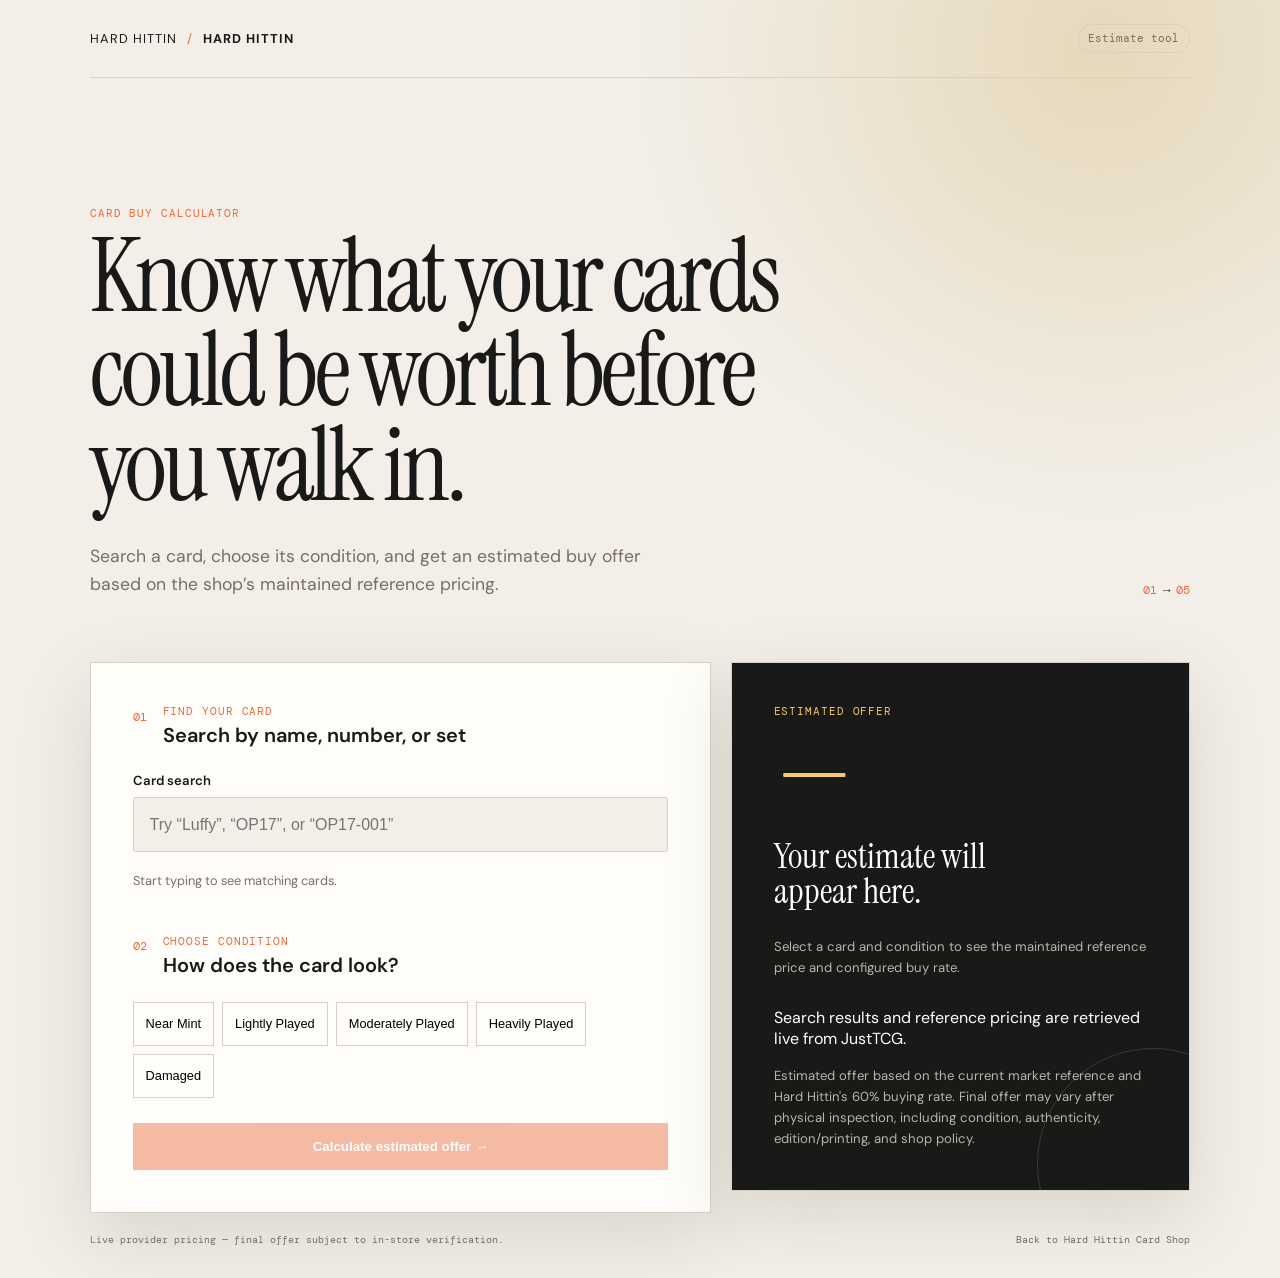
==== offer/index.html @ 73f844ff "Integrate card offer calculator at native offer route" ====
<!doctype html>
<html lang="en">
  <head>
    <meta charset="utf-8" />
    <meta name="viewport" content="width=device-width, initial-scale=1" />
    <meta name="description" content="Check the estimated value of your trading cards using Hard Hittin's current market reference and buying rate." />
    <link rel="canonical" href="https://hardhittincardshop.com/offer" />
    <meta property="og:title" content="Hard Hittin Card Offer Calculator" />
    <meta property="og:description" content="Check the estimated value of your trading cards using Hard Hittin's current market reference and buying rate." />
    <meta property="og:url" content="https://hardhittincardshop.com/offer" />
    <title>Hard Hittin Card Offer Calculator</title>
    <link rel="stylesheet" href="styles.css" />
    <script type="module" src="app.js"></script>
  </head>
  <body>
    <main class="shell">
      <header class="topbar">
        <a class="brand" href="https://hardhittincardshop.com/"
          >Hard Hittin <span>/</span>
          <strong data-client-name>Hard Hittin</strong></a
        >
        <span class="status-pill">Estimate tool</span>
      </header>

      <section class="hero">
        <div>
          <p class="eyebrow">Card buy calculator</p>
          <h1>Know what your cards could be worth before you walk in.</h1>
          <p class="lede">
            Search a card, choose its condition, and get an estimated buy offer
            based on the shop’s maintained reference pricing.
          </p>
        </div>
        <div class="hero-mark" aria-hidden="true">01<span>→</span>05</div>
      </section>

      <section class="calculator-grid" aria-label="Buy offer calculator">
        <div class="calculator-card">
          <div class="step-heading">
            <span>01</span>
            <div>
              <p class="eyebrow">Find your card</p>
              <h2>Search by name, number, or set</h2>
            </div>
          </div>
          <label class="field-label" for="card-search">Card search</label>
          <input
            id="card-search"
            type="search"
            autocomplete="off"
            placeholder="Try “Luffy”, “OP17”, or “OP17-001”"
          />
          <div id="search-results" class="search-results"></div>
          <p id="search-message" class="field-help">
            Start typing to see matching cards.
          </p>

          <div class="step-heading step-heading--compact">
            <span>02</span>
            <div>
              <p class="eyebrow">Choose condition</p>
              <h2>How does the card look?</h2>
            </div>
          </div>
          <div
            id="condition-list"
            class="condition-list"
            role="radiogroup"
            aria-label="Card condition"
          ></div>
          <button id="calculate-button" class="button" type="button" disabled>
            Calculate estimated offer <span aria-hidden="true">→</span>
          </button>
        </div>

        <aside id="result-panel" class="result-card" aria-live="polite">
          <p class="eyebrow">Estimated offer</p>
          <div id="result-empty" class="result-empty">
            <span class="result-number">—</span>
            <h2>Your estimate will appear here.</h2>
            <p>
              Select a card and condition to see the maintained reference price
              and configured buy rate.
            </p>
          </div>
          <div id="result-ready" hidden>
            <p class="result-kicker">Estimated offer</p>
            <p id="offer-value" class="offer-value">$0.00</p>
            <div class="result-lines">
              <div>
                <span>Market Reference</span
                ><strong id="reference-value">$0.00</strong>
              </div>
              <div>
                <span>Hard Hittin Buy Rate</span
                ><strong id="rate-value">60%</strong>
              </div>
            </div>
            <p id="result-card-label" class="result-card-label"></p>
          </div>
          <div id="result-unavailable" hidden class="unavailable">
            <strong
              >Online estimate unavailable for this card/condition.</strong
            >
            <p>
              No maintained market reference was found. We never invent a price.
            </p>
          </div>
          <p class="pricing-status" data-pricing-status></p>
          <p class="disclaimer" data-disclaimer></p>
        </aside>
      </section>

      <footer class="footer-row">
        <span data-data-status
          >Live provider pricing — final offer subject to in-store
          verification.</span
        ><a href="https://hardhittincardshop.com/"
          >Back to Hard Hittin Card Shop</a
        >
      </footer>
    </main>
  </body>
</html>
---- offer/styles.css ----
@import url("https://fonts.googleapis.com/css2?family=DM+Mono:wght@400;500&family=DM+Sans:wght@400;500;600;700&family=Instrument+Serif:ital@0;1&display=swap");
:root {
  --paper: #f3efe8;
  --ink: #191918;
  --muted: #756f65;
  --line: #d7d0c5;
  --brick: #bb4d32;
  --yellow: #e8c06b;
  --green: #2e614c;
  --shadow: 0 24px 70px rgba(37, 28, 18, 0.12);
  font-family: "DM Sans", sans-serif;
  color: var(--ink);
  background: var(--paper);
}
* {
  box-sizing: border-box;
}
body {
  margin: 0;
  min-height: 100vh;
  background:
    radial-gradient(circle at 86% 4%, #e6d8bb 0, transparent 29rem),
    var(--paper);
}
a {
  color: inherit;
}
.shell {
  width: min(1100px, calc(100% - 2.5rem));
  margin: auto;
}
.topbar {
  display: flex;
  align-items: center;
  justify-content: space-between;
  padding: 1.5rem 0;
  border-bottom: 1px solid var(--line);
}
.brand {
  text-decoration: none;
  font-size: 0.8rem;
  letter-spacing: 0.08em;
  text-transform: uppercase;
}
.brand span {
  color: var(--brick);
  margin: 0 0.35rem;
}
.brand strong {
  font-weight: 700;
}
.status-pill {
  font-family: "DM Mono", monospace;
  font-size: 0.68rem;
  padding: 0.4rem 0.6rem;
  border: 1px solid var(--line);
  border-radius: 99px;
  color: var(--muted);
}
.hero {
  display: flex;
  justify-content: space-between;
  gap: 2rem;
  padding: clamp(4rem, 10vw, 8rem) 0 4rem;
}
.eyebrow {
  color: var(--brick);
  font-family: "DM Mono", monospace;
  font-size: 0.7rem;
  letter-spacing: 0.08em;
  text-transform: uppercase;
  margin: 0 0 0.65rem;
}
.hero h1 {
  font-family: "Instrument Serif", serif;
  font-weight: 400;
  font-size: clamp(3.5rem, 8vw, 6.6rem);
  line-height: 0.92;
  letter-spacing: -0.04em;
  max-width: 760px;
  margin: 0;
}
.lede {
  max-width: 550px;
  color: var(--muted);
  font-size: 1.1rem;
  margin: 1.8rem 0 0;
  line-height: 1.6;
}
.hero-mark {
  font-family: "DM Mono", monospace;
  color: var(--brick);
  font-size: 0.78rem;
  align-self: flex-end;
  white-space: nowrap;
}
.hero-mark span {
  color: var(--ink);
  padding: 0 0.35rem;
}
.calculator-grid {
  display: grid;
  grid-template-columns: minmax(0, 1.15fr) minmax(300px, 0.85fr);
  gap: 1.25rem;
  align-items: start;
}
.calculator-card,
.result-card {
  background: #fffdf9;
  border: 1px solid var(--line);
  box-shadow: var(--shadow);
  padding: clamp(1.5rem, 4vw, 2.6rem);
}
.step-heading {
  display: flex;
  gap: 1rem;
  align-items: flex-start;
  margin-bottom: 1.5rem;
}
.step-heading > span {
  font-family: "DM Mono", monospace;
  color: var(--brick);
  font-size: 0.75rem;
  padding-top: 0.3rem;
}
.step-heading h2 {
  font-size: 1.25rem;
  margin: 0;
  font-weight: 600;
}
.step-heading .eyebrow {
  margin-bottom: 0.25rem;
}
.step-heading--compact {
  margin-top: 2.8rem;
}
.field-label {
  display: block;
  font-size: 0.82rem;
  font-weight: 600;
  margin-bottom: 0.5rem;
}
.calculator-card input {
  width: 100%;
  height: 3.4rem;
  border: 1px solid var(--line);
  background: var(--paper);
  padding: 0 1rem;
  color: var(--ink);
  font-size: 1rem;
  border-radius: 0.15rem;
  outline: none;
}
.calculator-card input:focus {
  border-color: var(--brick);
  box-shadow: 0 0 0 3px rgba(187, 77, 50, 0.14);
}
.field-help {
  color: var(--muted);
  font-size: 0.8rem;
  margin: 0.65rem 0 0;
}
.search-results {
  display: grid;
  gap: 0.4rem;
  margin-top: 0.6rem;
}
.search-result {
  display: flex;
  width: 100%;
  justify-content: space-between;
  gap: 1rem;
  text-align: left;
  background: transparent;
  border: 1px solid var(--line);
  padding: 0.8rem;
  color: var(--ink);
  cursor: pointer;
}
.search-result:hover,
.search-result.is-selected {
  border-color: var(--brick);
  background: #fff7ef;
}
.search-result:focus-visible,
.condition-option:focus-visible,
.button:focus-visible {
  outline: 3px solid var(--yellow);
  outline-offset: 3px;
}
.search-result strong {
  display: block;
  font-size: 0.9rem;
}
.search-result small {
  display: block;
  color: var(--muted);
  margin-top: 0.18rem;
}
.search-result span {
  font-family: "DM Mono", monospace;
  color: var(--brick);
  font-size: 0.7rem;
}
.condition-list {
  display: flex;
  flex-wrap: wrap;
  gap: 0.5rem;
  margin-bottom: 1.6rem;
}
.condition-option {
  border: 1px solid var(--line);
  background: transparent;
  padding: 0.65rem 0.75rem;
  font-size: 0.8rem;
  cursor: pointer;
  min-height: 2.75rem;
}
.condition-option:hover,
.condition-option.is-selected {
  background: var(--ink);
  border-color: var(--ink);
  color: white;
}
.button {
  border: 0;
  background: var(--brick);
  color: #fff;
  padding: 1rem 1.1rem;
  font-weight: 700;
  width: 100%;
  cursor: pointer;
  transition:
    transform 0.16s ease,
    background 0.16s ease;
}
.button:hover:not(:disabled) {
  background: var(--ink);
  transform: translateY(-2px);
}
.button:active:not(:disabled) {
  transform: scale(0.98);
}
.button:disabled {
  opacity: 0.45;
  cursor: not-allowed;
}
.result-card {
  background: var(--ink);
  color: #fff;
  min-height: 410px;
  position: relative;
  overflow: hidden;
  display: flex;
  flex-direction: column;
}
.result-card:after {
  content: "";
  position: absolute;
  width: 230px;
  height: 230px;
  border: 1px solid rgba(255, 255, 255, 0.14);
  border-radius: 50%;
  right: -80px;
  bottom: -90px;
  pointer-events: none;
}
.result-card .eyebrow {
  color: var(--yellow);
}
.result-empty {
  display: flex;
  min-height: 250px;
  justify-content: center;
  flex-direction: column;
}
.result-number {
  font-family: "Instrument Serif", serif;
  color: var(--yellow);
  font-size: 7rem;
  line-height: 0.7;
  margin-bottom: 2rem;
}
.result-empty h2 {
  font-family: "Instrument Serif", serif;
  font-size: 2.2rem;
  font-weight: 400;
  line-height: 1;
  margin: 0 0 0.8rem;
  max-width: 300px;
}
.result-empty p,
.disclaimer,
.unavailable p {
  color: #b9b5ae;
  font-size: 0.82rem;
  line-height: 1.6;
}
.result-kicker {
  color: #b9b5ae;
  font-family: "DM Mono", monospace;
  font-size: 0.7rem;
  text-transform: uppercase;
  letter-spacing: 0.08em;
  margin: 2.4rem 0 0.2rem;
}
.offer-value {
  font-family: "Instrument Serif", serif;
  color: var(--yellow);
  font-size: clamp(4rem, 7vw, 6.5rem);
  line-height: 0.9;
  margin: 0 0 2.6rem;
}
.result-lines {
  border-top: 1px solid #494944;
  border-bottom: 1px solid #494944;
}
.result-lines div {
  display: flex;
  justify-content: space-between;
  padding: 0.8rem 0;
  font-size: 0.8rem;
}
.result-lines strong {
  font-family: "DM Mono", monospace;
  color: var(--yellow);
  font-weight: 500;
}
.result-card-label {
  font-weight: 600;
  margin: 1rem 0 0;
}
.disclaimer {
  position: relative;
  margin: auto 0 0;
}
.unavailable {
  margin: 5rem 0 7rem;
  max-width: 300px;
}
.unavailable strong {
  font-size: 1.25rem;
  line-height: 1.2;
  display: block;
}
.footer-row {
  display: flex;
  justify-content: space-between;
  gap: 1rem;
  color: var(--muted);
  font-family: "DM Mono", monospace;
  font-size: 0.65rem;
  padding: 1.25rem 0 2rem;
}
.footer-row a {
  text-decoration: none;
}
.footer-row a:hover {
  color: var(--brick);
}
[hidden] {
  display: none !important;
}
@media (max-width: 760px) {
  .shell {
    width: min(100% - 1.5rem, 600px);
  }
  .hero {
    padding-top: 4rem;
  }
  .hero-mark {
    display: none;
  }
  .calculator-grid {
    grid-template-columns: 1fr;
  }
  .result-card {
    min-height: 460px;
  }
  .footer-row {
    flex-direction: column;
    gap: 0.5rem;
  }
  .topbar {
    padding: 1.1rem 0;
  }
}
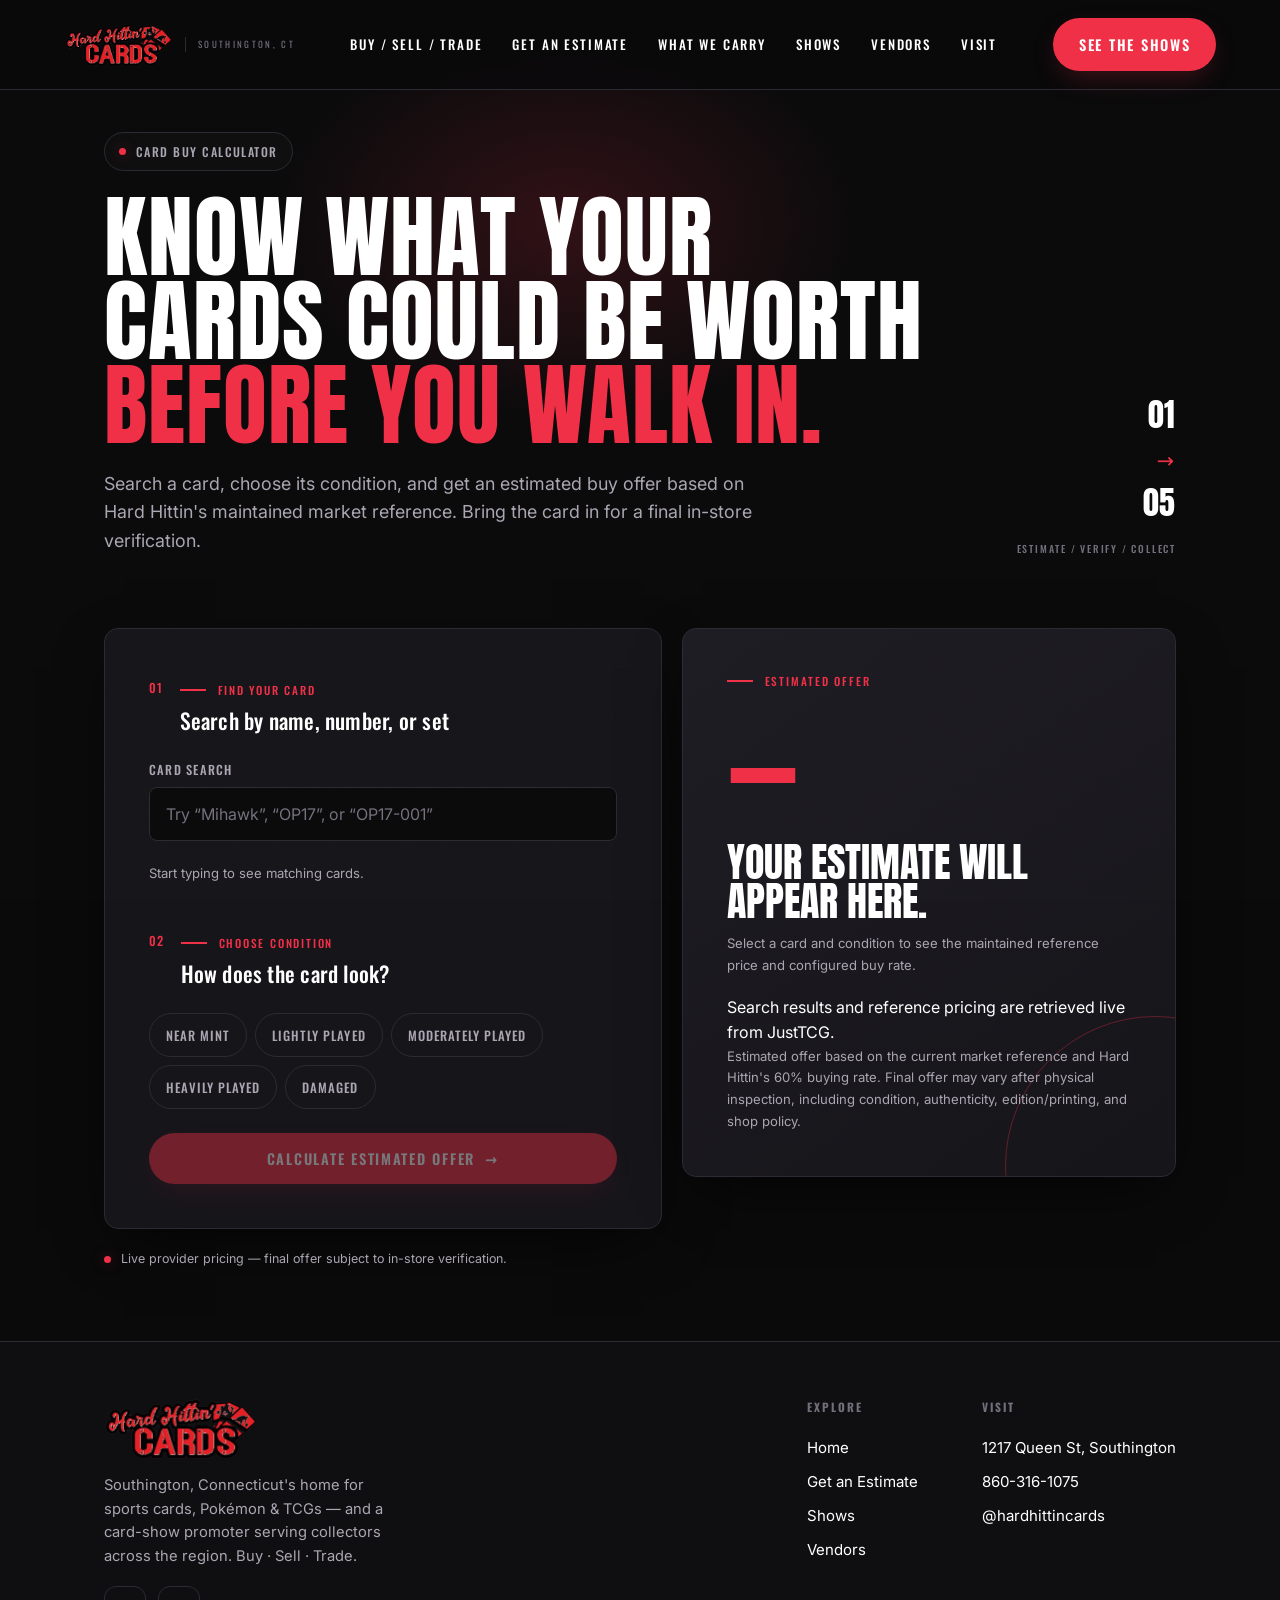
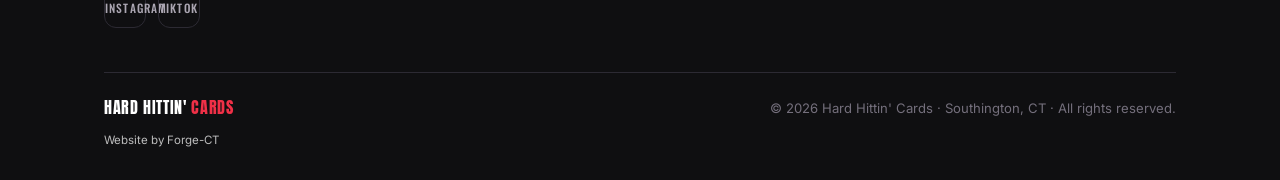
==== commit 137ba77b: "Fix native offer route theme and asset paths" ====
--- a/offer/index.html
+++ b/offer/index.html
@@ -3,122 +3,90 @@
   <head>
     <meta charset="utf-8" />
     <meta name="viewport" content="width=device-width, initial-scale=1" />
+    <meta name="theme-color" content="#0A0A0B" />
     <meta name="description" content="Check the estimated value of your trading cards using Hard Hittin's current market reference and buying rate." />
     <link rel="canonical" href="https://hardhittincardshop.com/offer" />
     <meta property="og:title" content="Hard Hittin Card Offer Calculator" />
     <meta property="og:description" content="Check the estimated value of your trading cards using Hard Hittin's current market reference and buying rate." />
     <meta property="og:url" content="https://hardhittincardshop.com/offer" />
-    <title>Hard Hittin Card Offer Calculator</title>
-    <link rel="stylesheet" href="styles.css" />
-    <script type="module" src="app.js"></script>
+    <title>Card Offer Estimate | Hard Hittin' Cards</title>
+    <link rel="preconnect" href="https://fonts.googleapis.com" />
+    <link rel="preconnect" href="https://fonts.gstatic.com" crossorigin />
+    <link href="https://fonts.googleapis.com/css2?family=Anton&family=Oswald:wght@400;500;600;700&family=Inter:wght@400;500;600&display=swap" rel="stylesheet" />
+    <!-- Use absolute production paths: /offer is a nested route. -->
+    <link rel="stylesheet" href="/assets/css/styles.css?v=20260906-shows" />
+    <link rel="stylesheet" href="/offer/styles.css" />
+    <script>document.documentElement.classList.add('js');</script>
   </head>
-  <body>
-    <main class="shell">
-      <header class="topbar">
-        <a class="brand" href="https://hardhittincardshop.com/"
-          >Hard Hittin <span>/</span>
-          <strong data-client-name>Hard Hittin</strong></a
-        >
-        <span class="status-pill">Estimate tool</span>
-      </header>
+  <body class="offer-page">
+    <div class="cursor-glow" aria-hidden="true"></div>
+    <div class="grain" aria-hidden="true"></div>
 
-      <section class="hero">
+    <header class="nav" id="nav">
+      <a class="brand" href="/" aria-label="Hard Hittin' Cards home">
+        <img class="brand-logo" src="/assets/img/logo.png" width="112" height="45" alt="Hard Hittin' Cards shop logo" />
+        <span class="brand-tag">Southington, CT</span>
+      </a>
+      <nav class="nav-links" aria-label="Primary">
+        <a href="/#counter">Buy / Sell / Trade</a>
+        <a href="/offer" aria-current="page">Get an Estimate</a>
+        <a href="/#carry">What We Carry</a>
+        <a href="/shows">Shows</a>
+        <a href="/vendors">Vendors</a>
+        <a href="/#visit">Visit</a>
+      </nav>
+      <div class="nav-cta"><a class="btn btn--primary" href="/shows">See The Shows</a></div>
+      <button class="nav-toggle" id="navToggle" type="button" aria-label="Menu" aria-controls="navMenu" aria-expanded="false"><span></span></button>
+    </header>
+    <div class="nav-menu" id="navMenu" aria-label="Mobile navigation">
+      <a href="/#counter">Buy / Sell / Trade</a>
+      <a href="/offer" aria-current="page">Get an Estimate</a>
+      <a href="/#carry">What We Carry</a>
+      <a href="/shows">Shows</a>
+      <a href="/vendors">Vendors</a>
+      <a href="/#visit">Visit</a>
+      <a class="btn btn--primary" href="/shows">See The Shows</a>
+    </div>
+
+    <main class="offer-content">
+      <section class="offer-hero wrap" aria-labelledby="offer-title">
         <div>
-          <p class="eyebrow">Card buy calculator</p>
-          <h1>Know what your cards could be worth before you walk in.</h1>
-          <p class="lede">
-            Search a card, choose its condition, and get an estimated buy offer
-            based on the shop’s maintained reference pricing.
-          </p>
+          <span class="hero-badge"><span class="dot"></span> Card buy calculator</span>
+          <h1 id="offer-title" class="h-sec">Know what your cards could be worth <span class="g">before you walk in.</span></h1>
+          <p class="lead">Search a card, choose its condition, and get an estimated buy offer based on Hard Hittin's maintained market reference. Bring the card in for a final in-store verification.</p>
         </div>
-        <div class="hero-mark" aria-hidden="true">01<span>→</span>05</div>
+        <div class="offer-hero-mark" aria-hidden="true"><strong>01</strong><span>→</span><strong>05</strong><small>estimate / verify / collect</small></div>
       </section>
 
-      <section class="calculator-grid" aria-label="Buy offer calculator">
+      <section class="offer-tool wrap" aria-label="Buy offer calculator">
         <div class="calculator-card">
-          <div class="step-heading">
-            <span>01</span>
-            <div>
-              <p class="eyebrow">Find your card</p>
-              <h2>Search by name, number, or set</h2>
-            </div>
-          </div>
+          <div class="step-heading"><span>01</span><div><p class="eyebrow">Find your card</p><h2>Search by name, number, or set</h2></div></div>
           <label class="field-label" for="card-search">Card search</label>
-          <input
-            id="card-search"
-            type="search"
-            autocomplete="off"
-            placeholder="Try “Luffy”, “OP17”, or “OP17-001”"
-          />
+          <input id="card-search" type="search" autocomplete="off" placeholder="Try “Mihawk”, “OP17”, or “OP17-001”" />
           <div id="search-results" class="search-results"></div>
-          <p id="search-message" class="field-help">
-            Start typing to see matching cards.
-          </p>
+          <p id="search-message" class="field-help">Start typing to see matching cards.</p>
 
-          <div class="step-heading step-heading--compact">
-            <span>02</span>
-            <div>
-              <p class="eyebrow">Choose condition</p>
-              <h2>How does the card look?</h2>
-            </div>
-          </div>
-          <div
-            id="condition-list"
-            class="condition-list"
-            role="radiogroup"
-            aria-label="Card condition"
-          ></div>
-          <button id="calculate-button" class="button" type="button" disabled>
-            Calculate estimated offer <span aria-hidden="true">→</span>
-          </button>
+          <div class="step-heading step-heading--compact"><span>02</span><div><p class="eyebrow">Choose condition</p><h2>How does the card look?</h2></div></div>
+          <div id="condition-list" class="condition-list" role="radiogroup" aria-label="Card condition"></div>
+          <button id="calculate-button" class="button btn btn--primary" type="button" disabled>Calculate estimated offer <span aria-hidden="true">→</span></button>
         </div>
 
         <aside id="result-panel" class="result-card" aria-live="polite">
           <p class="eyebrow">Estimated offer</p>
-          <div id="result-empty" class="result-empty">
-            <span class="result-number">—</span>
-            <h2>Your estimate will appear here.</h2>
-            <p>
-              Select a card and condition to see the maintained reference price
-              and configured buy rate.
-            </p>
-          </div>
-          <div id="result-ready" hidden>
-            <p class="result-kicker">Estimated offer</p>
-            <p id="offer-value" class="offer-value">$0.00</p>
-            <div class="result-lines">
-              <div>
-                <span>Market Reference</span
-                ><strong id="reference-value">$0.00</strong>
-              </div>
-              <div>
-                <span>Hard Hittin Buy Rate</span
-                ><strong id="rate-value">60%</strong>
-              </div>
-            </div>
-            <p id="result-card-label" class="result-card-label"></p>
-          </div>
-          <div id="result-unavailable" hidden class="unavailable">
-            <strong
-              >Online estimate unavailable for this card/condition.</strong
-            >
-            <p>
-              No maintained market reference was found. We never invent a price.
-            </p>
-          </div>
+          <div id="result-empty" class="result-empty"><span class="result-number">—</span><h2>Your estimate will appear here.</h2><p>Select a card and condition to see the maintained reference price and configured buy rate.</p></div>
+          <div id="result-ready" hidden><p class="result-kicker">Estimated offer</p><p id="offer-value" class="offer-value">$0.00</p><div class="result-lines"><div><span>Market Reference</span><strong id="reference-value">$0.00</strong></div><div><span>Hard Hittin Buy Rate</span><strong id="rate-value">60%</strong></div></div><p id="result-card-label" class="result-card-label"></p></div>
+          <div id="result-unavailable" hidden class="unavailable"><strong>Online estimate unavailable for this card/condition.</strong><p>No maintained market reference was found. We never invent a price.</p></div>
           <p class="pricing-status" data-pricing-status></p>
           <p class="disclaimer" data-disclaimer></p>
         </aside>
       </section>
+      <p class="offer-note wrap"><span class="dot"></span> <span data-data-status>Live provider pricing — estimated offers are subject to in-store verification, authenticity, edition/printing, and physical condition.</span></p>
+    </main>
 
-      <footer class="footer-row">
-        <span data-data-status
-          >Live provider pricing — final offer subject to in-store
-          verification.</span
-        ><a href="https://hardhittincardshop.com/"
-          >Back to Hard Hittin Card Shop</a
-        >
-      </footer>
-    </main>
+    <footer class="footer">
+      <div class="wrap"><div class="footer-top"><div class="footer-brand"><a class="brand" href="/" aria-label="Hard Hittin' Cards"><img class="brand-logo" src="/assets/img/logo.png" width="188" height="76" alt="Hard Hittin' Cards shop logo" /></a><p>Southington, Connecticut's home for sports cards, Pokémon &amp; TCGs — and a card-show promoter serving collectors across the region. Buy · Sell · Trade.</p><div class="footer-socials"><a href="https://www.instagram.com/hardhittincards/" target="_blank" rel="noopener" aria-label="Shop Instagram">Instagram</a><a href="https://www.tiktok.com/@hardhittincards" target="_blank" rel="noopener" aria-label="TikTok">TikTok</a></div></div><div class="footer-cols"><div class="footer-col"><h5>Explore</h5><a href="/">Home</a><a href="/offer">Get an Estimate</a><a href="/shows">Shows</a><a href="/vendors">Vendors</a></div><div class="footer-col"><h5>Visit</h5><a href="https://maps.google.com/?q=Hard+Hittin+Cards+1217+Queen+St+Southington+CT+06489" target="_blank" rel="noopener">1217 Queen St, Southington</a><a href="tel:+18603161075">860-316-1075</a><a href="https://www.instagram.com/hardhittincards/" target="_blank" rel="noopener">@hardhittincards</a></div></div></div><div class="footer-bottom"><span class="site">HARD HITTIN'<span class="g"> CARDS</span></span><span>© 2026 Hard Hittin' Cards · Southington, CT · All rights reserved.</span></div><p class="forge-attribution">Website by <a href="https://forge-ct.com" target="_blank" rel="noopener noreferrer">Forge-CT</a></p></div>
+    </footer>
+    <script src="/assets/js/main.js?v=20260906-shows" defer></script>
+    <script type="module" src="/offer/app.js"></script>
   </body>
 </html>
--- a/assets/css/styles.css
+++ b/assets/css/styles.css
@@ -0,0 +1,797 @@
+/* =========================================================
+   HARD HITTIN' CARDS — trading card shop + card-show promoter
+   Southington, CT · Design system + interactive site styles
+   Brand: black + hard-hittin' red (#F03047)
+   ========================================================= */
+
+/* ---------- Design tokens ---------- */
+:root {
+  --bg:        #0A0A0B;
+  --bg-2:      #0F0F11;
+  --panel:     #16151A;
+  --panel-2:   #1E1C23;
+  --line:      #2C2A33;
+  --white:     #FFFFFF;
+  --muted:     #ABA6B2;
+  --muted-2:   #746F7C;
+
+  --red:       #F03047;
+  --red-2:     #FF5468;
+  --red-deep:  #B21226;
+  --red-glow:  rgba(240, 48, 71, 0.35);
+
+  --gold:      var(--red);
+  --gold-2:    var(--red-2);
+  --gold-glow: var(--red-glow);
+
+  --maxw: 1200px;
+  --gutter: clamp(20px, 5vw, 64px);
+  --radius: 14px;
+  --radius-lg: 22px;
+
+  --ff-display: "Anton", "Arial Narrow", "Helvetica Neue", Impact, sans-serif;
+  --ff-head:    "Oswald", "Arial Narrow", system-ui, sans-serif;
+  --ff-body:    "Inter", system-ui, -apple-system, Segoe UI, Roboto, sans-serif;
+
+  --ease: cubic-bezier(0.22, 1, 0.36, 1);
+  --shadow: 0 20px 60px -20px rgba(0,0,0,0.85);
+}
+
+/* ---------- Reset ---------- */
+*, *::before, *::after { box-sizing: border-box; }
+* { margin: 0; }
+html { scroll-behavior: smooth; -webkit-text-size-adjust: 100%; }
+body {
+  font-family: var(--ff-body);
+  background: var(--bg);
+  color: var(--white);
+  line-height: 1.6;
+  overflow-x: hidden;
+  -webkit-font-smoothing: antialiased;
+  text-rendering: optimizeLegibility;
+}
+img, svg, video { display: block; max-width: 100%; }
+a { color: inherit; text-decoration: none; }
+button { font-family: inherit; cursor: pointer; border: 0; background: none; color: inherit; }
+ul { list-style: none; padding: 0; }
+:focus-visible { outline: 2px solid var(--red-2); outline-offset: 3px; border-radius: 4px; }
+::selection { background: var(--red); color: #1a0206; }
+
+/* ---------- Layout helpers ---------- */
+.wrap { width: 100%; max-width: var(--maxw); margin-inline: auto; padding-inline: var(--gutter); }
+.section { padding-block: clamp(72px, 12vw, 140px); position: relative; }
+.eyebrow {
+  font-family: var(--ff-head);
+  text-transform: uppercase;
+  letter-spacing: 0.32em;
+  font-size: 0.78rem;
+  font-weight: 600;
+  color: var(--red);
+  display: inline-flex;
+  align-items: center;
+  gap: 12px;
+}
+.eyebrow::before { content: ""; width: 26px; height: 2px; background: var(--red); }
+.eyebrow.gold { color: var(--gold); }
+.eyebrow.gold::before { background: var(--gold); }
+.h-sec {
+  font-family: var(--ff-display);
+  font-weight: 400;
+  line-height: 0.94;
+  letter-spacing: 0.01em;
+  text-transform: uppercase;
+  font-size: clamp(2.4rem, 7vw, 4.6rem);
+  margin-block: 0.35em 0.4em;
+}
+.h-sec .g { color: var(--red); }
+.h-sec .gold { color: var(--gold); }
+.lead { color: var(--muted); font-size: clamp(1rem, 1.4vw, 1.18rem); max-width: 62ch; }
+
+/* ---------- Buttons ---------- */
+.btn {
+  --pad-y: 15px; --pad-x: 26px;
+  display: inline-flex; align-items: center; gap: 10px;
+  padding: var(--pad-y) var(--pad-x);
+  font-family: var(--ff-head);
+  font-weight: 600;
+  text-transform: uppercase;
+  letter-spacing: 0.12em;
+  font-size: 0.9rem;
+  border-radius: 999px;
+  transition: transform .3s var(--ease), background .3s var(--ease), color .3s var(--ease), box-shadow .3s var(--ease), border-color .3s var(--ease);
+  will-change: transform;
+}
+.btn svg { width: 18px; height: 18px; }
+.btn--primary { background: var(--red); color: #fff; box-shadow: 0 10px 30px -10px var(--red-glow); }
+.btn--primary:hover { background: var(--red-2); transform: translateY(-3px); box-shadow: 0 18px 40px -12px var(--red-glow); }
+.btn--gold { background: var(--gold); color: #fff; box-shadow: 0 10px 30px -10px var(--gold-glow); }
+.btn--gold:hover { background: var(--gold-2); transform: translateY(-3px); box-shadow: 0 18px 40px -12px var(--gold-glow); }
+.btn--ghost { border: 1.5px solid var(--line); color: var(--white); }
+.btn--ghost:hover { border-color: var(--red); color: var(--red); transform: translateY(-3px); }
+.btn--block { width: 100%; justify-content: center; }
+
+/* ---------- Custom cursor glow ---------- */
+.cursor-glow {
+  position: fixed; top: 0; left: 0; width: 320px; height: 320px;
+  margin: -160px 0 0 -160px; border-radius: 50%;
+  background: radial-gradient(circle, var(--red-glow) 0%, transparent 62%);
+  pointer-events: none; z-index: 1; opacity: 0; transition: opacity .5s ease;
+  mix-blend-mode: screen; filter: blur(6px);
+}
+body.cursor-active .cursor-glow { opacity: 0.55; }
+
+/* ---------- Nav ---------- */
+.nav {
+  position: fixed; inset: 0 0 auto 0; z-index: 60;
+  display: flex; align-items: center; justify-content: space-between;
+  padding: 18px var(--gutter);
+  transition: background .4s var(--ease), padding .4s var(--ease), border-color .4s var(--ease);
+  border-bottom: 1px solid transparent;
+}
+.nav.scrolled {
+  background: rgba(10,10,11,0.82);
+  backdrop-filter: blur(14px);
+  -webkit-backdrop-filter: blur(14px);
+  border-bottom-color: var(--line);
+  padding-block: 12px;
+}
+.brand { display: flex; align-items: center; gap: 12px; }
+.brand svg { width: 32px; height: auto; }
+.brand .brand-logo { height: 44px; width: auto; display: block; }
+.nav.scrolled .brand .brand-logo { height: 38px; }
+.brand-name {
+  font-family: var(--ff-display); text-transform: uppercase;
+  font-size: 1.12rem; letter-spacing: 0.02em; line-height: 1;
+}
+.brand-name b { color: var(--red); font-weight: 400; }
+.brand-tag { font-family: var(--ff-head); font-size: .56rem; letter-spacing: .26em; color: var(--muted-2); text-transform: uppercase; }
+.nav .brand-tag { align-self: center; padding-left: 12px; border-left: 1px solid var(--line); }
+
+.nav-links { display: flex; align-items: center; gap: 30px; }
+.nav-links a {
+  font-family: var(--ff-head); text-transform: uppercase; letter-spacing: .14em;
+  font-size: .82rem; font-weight: 500; color: var(--muted);
+  position: relative; padding: 4px 0; transition: color .25s ease;
+}
+.nav-links a::after {
+  content: ""; position: absolute; left: 0; bottom: -2px; height: 2px; width: 0;
+  background: var(--red); transition: width .3s var(--ease);
+}
+.nav-links a:hover { color: var(--white); }
+.nav-links a:hover::after { width: 100%; }
+.nav-cta { display: flex; align-items: center; gap: 16px; }
+
+.nav-menu { display: none; }
+.nav-toggle { display: none; width: 42px; height: 42px; border: 1px solid var(--line); border-radius: 10px; align-items: center; justify-content: center; }
+.nav-toggle span { display: block; width: 20px; height: 2px; background: var(--white); position: relative; transition: .3s var(--ease); }
+.nav-toggle span::before, .nav-toggle span::after { content: ""; position: absolute; left: 0; width: 20px; height: 2px; background: var(--white); transition: .3s var(--ease); }
+.nav-toggle span::before { top: -6px; } .nav-toggle span::after { top: 6px; }
+body.menu-open .nav-toggle span { background: transparent; }
+body.menu-open .nav-toggle span::before { top: 0; transform: rotate(45deg); }
+body.menu-open .nav-toggle span::after { top: 0; transform: rotate(-45deg); }
+
+/* ---------- Hero ---------- */
+.hero {
+  position: relative; min-height: 100svh; display: flex; align-items: center;
+  padding-top: 120px; overflow: hidden;
+  background:
+    radial-gradient(120% 90% at 50% -10%, rgba(240,48,71,0.18), transparent 55%),
+    radial-gradient(70% 60% at 85% 112%, rgba(240,48,71,0.10), transparent 60%),
+    var(--bg);
+}
+.hero-grid {
+  position: absolute; inset: 0; z-index: 0; opacity: .5;
+  background-image:
+    linear-gradient(var(--line) 1px, transparent 1px),
+    linear-gradient(90deg, var(--line) 1px, transparent 1px);
+  background-size: 64px 64px;
+  mask-image: radial-gradient(circle at 50% 40%, #000 0%, transparent 72%);
+  -webkit-mask-image: radial-gradient(circle at 50% 40%, #000 0%, transparent 72%);
+}
+.hero-cards { position: absolute; inset: 0; z-index: 0; pointer-events: none; }
+.float-card {
+  position: absolute; width: clamp(64px, 8vw, 118px); aspect-ratio: 5/7; border-radius: 10px;
+  background: linear-gradient(150deg, var(--panel-2), var(--panel));
+  border: 1px solid var(--line); box-shadow: var(--shadow);
+  display: grid; place-items: center; opacity: .6;
+  will-change: transform;
+}
+.float-card::after {
+  content: ""; width: 46%; height: 46%; border-radius: 6px;
+  background: radial-gradient(circle at 40% 35%, var(--red-glow), transparent 70%);
+  border: 1px solid rgba(240,48,71,.25);
+}
+.float-card i { position: absolute; inset: 8px; border-radius: 6px; border: 1px solid rgba(255,255,255,.05); }
+
+.hero-inner { position: relative; z-index: 2; text-align: center; width: 100%; }
+.hero-badge {
+  display: inline-flex; align-items: center; gap: 10px;
+  border: 1px solid var(--line); border-radius: 999px; padding: 8px 18px;
+  font-family: var(--ff-head); font-size: .74rem; letter-spacing: .22em; text-transform: uppercase; color: var(--muted);
+  background: rgba(255,255,255,.02);
+}
+.hero-badge .dot { width: 8px; height: 8px; border-radius: 50%; background: var(--red); box-shadow: 0 0 0 0 var(--red-glow); animation: pulse 2.4s infinite; }
+@keyframes pulse { 0% { box-shadow: 0 0 0 0 var(--red-glow);} 70%{ box-shadow: 0 0 0 10px transparent;} 100%{ box-shadow:0 0 0 0 transparent;} }
+
+.wordmark {
+  font-family: var(--ff-display); font-weight: 400; text-transform: uppercase;
+  line-height: 0.84; letter-spacing: 0.005em; margin: 22px 0 6px;
+}
+.wordmark .top { display: block; font-size: clamp(1rem, 3vw, 1.9rem); letter-spacing: .42em; color: var(--red); margin-bottom: .34em; padding-left: .42em; }
+.wordmark .name { display: block; font-size: clamp(3rem, 13vw, 9.6rem); color: var(--white); }
+.wordmark .name .o { color: var(--red); display: inline-block; }
+
+.hero-tag {
+  font-family: var(--ff-head); text-transform: uppercase; letter-spacing: .2em;
+  font-size: clamp(.72rem, 1.7vw, 1rem); color: var(--muted); margin-top: 10px;
+  display: flex; gap: 14px; justify-content: center; flex-wrap: wrap;
+}
+.hero-tag .sep { color: var(--red); }
+
+.bst { display: inline-flex; align-items: stretch; margin-top: 30px; }
+.bst-inner {
+  display: flex; align-items: center; gap: clamp(12px, 3vw, 30px);
+  padding: 14px clamp(24px, 5vw, 54px);
+  border: 2px solid var(--red); position: relative;
+  clip-path: polygon(18px 0, calc(100% - 18px) 0, 100% 50%, calc(100% - 18px) 100%, 18px 100%, 0 50%);
+}
+.bst-inner span {
+  font-family: var(--ff-display); text-transform: uppercase; color: var(--red);
+  font-size: clamp(1.1rem, 3.4vw, 2rem); letter-spacing: .04em;
+}
+.bst-inner .d { color: var(--white); font-size: .8em; align-self: center; }
+
+.hero-actions { display: flex; gap: 16px; justify-content: center; flex-wrap: wrap; margin-top: 38px; }
+
+.scroll-cue {
+  position: absolute; bottom: 26px; left: 50%; transform: translateX(-50%); z-index: 3;
+  font-family: var(--ff-head); font-size: .68rem; letter-spacing: .3em; text-transform: uppercase; color: var(--muted-2);
+  display: flex; flex-direction: column; align-items: center; gap: 10px;
+}
+.scroll-cue .bar { width: 1px; height: 42px; background: linear-gradient(var(--red), transparent); animation: cue 2s infinite; }
+@keyframes cue { 0%,100%{opacity:.3; transform: scaleY(.6);} 50%{opacity:1; transform: scaleY(1);} }
+
+/* ---------- Marquee ---------- */
+.marquee { border-block: 1px solid var(--line); background: var(--bg-2); padding: 20px 0; overflow: hidden; }
+.marquee-track { display: flex; gap: 56px; width: max-content; animation: scrollx 34s linear infinite; }
+.marquee:hover .marquee-track { animation-play-state: paused; }
+.marquee-track span {
+  font-family: var(--ff-display); text-transform: uppercase; font-size: clamp(1.1rem, 2.4vw, 1.7rem);
+  letter-spacing: .04em; color: var(--muted-2); display: inline-flex; align-items: center; gap: 56px; white-space: nowrap;
+}
+.marquee-track span::after { content: "◆"; color: var(--red); font-size: .6em; }
+@keyframes scrollx { to { transform: translateX(-50%); } }
+
+/* ---------- Reveal animation ----------
+   Content visible by default; only hidden (to animate in) when JS is
+   present — so the page is never blank if scripts don't run. */
+.js [data-reveal] { opacity: 0; transform: translateY(28px); transition: opacity .8s var(--ease), transform .8s var(--ease); }
+.js [data-reveal].in { opacity: 1; transform: none; }
+.js [data-reveal-delay="1"] { transition-delay: .08s; }
+.js [data-reveal-delay="2"] { transition-delay: .16s; }
+.js [data-reveal-delay="3"] { transition-delay: .24s; }
+.js [data-reveal-delay="4"] { transition-delay: .32s; }
+.js [data-reveal-delay="5"] { transition-delay: .40s; }
+
+/* ---------- Counter (Buy/Sell/Trade) ---------- */
+.counter { background: var(--bg-2); border-block: 1px solid var(--line); }
+.pillars { display: grid; grid-template-columns: repeat(3, 1fr); gap: 20px; margin-top: 52px; }
+.pillar {
+  position: relative; padding: 32px 28px 36px; border-radius: var(--radius-lg);
+  background: linear-gradient(180deg, var(--panel), var(--bg-2));
+  border: 1px solid var(--line); overflow: hidden;
+  transition: transform .45s var(--ease), border-color .45s var(--ease);
+  transform-style: preserve-3d;
+}
+.pillar::before {
+  content: ""; position: absolute; inset: 0; opacity: 0; transition: opacity .45s var(--ease);
+  background: radial-gradient(120% 80% at 50% 0%, rgba(240,48,71,.16), transparent 60%);
+}
+.pillar:hover { border-color: rgba(240,48,71,.5); transform: translateY(-6px); }
+.pillar:hover::before { opacity: 1; }
+.pillar .num { font-family: var(--ff-display); color: var(--red); font-size: 1rem; letter-spacing: .2em; opacity: .8; }
+.pillar .ico { width: 54px; height: 54px; border-radius: 14px; display: grid; place-items: center; margin: 14px 0 18px; background: rgba(240,48,71,.1); border: 1px solid rgba(240,48,71,.28); color: var(--red); }
+.pillar .ico svg { width: 27px; height: 27px; }
+.pillar h3 { font-family: var(--ff-display); text-transform: uppercase; font-size: 1.8rem; letter-spacing: .02em; margin-bottom: 8px; }
+.pillar p { color: var(--muted); font-size: .96rem; }
+.counter-note { margin-top: 30px; color: var(--muted-2); font-size: .9rem; display: flex; align-items: center; gap: 10px; flex-wrap: wrap; }
+.counter-note svg { width: 18px; height: 18px; color: var(--red); flex: none; }
+
+/* ---------- Carry grid ---------- */
+.carry { display: grid; grid-template-columns: repeat(3, 1fr); gap: 16px; margin-top: 52px; }
+.cat {
+  position: relative; padding: 28px 24px; min-height: 176px; border-radius: var(--radius);
+  background: var(--panel); border: 1px solid var(--line);
+  display: flex; flex-direction: column; justify-content: space-between;
+  overflow: hidden; transition: transform .4s var(--ease), border-color .4s var(--ease), background .4s var(--ease);
+}
+.cat .glow { position: absolute; width: 240px; height: 240px; border-radius: 50%; filter: blur(52px); opacity: 0; transition: opacity .45s ease; top: -60px; right: -60px; }
+.cat:hover { transform: translateY(-5px); border-color: rgba(255,255,255,.22); background: var(--panel-2); }
+.cat:hover .glow { opacity: .5; }
+.cat .tag { font-family: var(--ff-head); text-transform: uppercase; letter-spacing: .18em; font-size: .66rem; color: var(--muted-2); }
+.cat h4 { font-family: var(--ff-display); text-transform: uppercase; font-size: 1.55rem; line-height: 1; letter-spacing: .01em; position: relative; margin-top: 6px; }
+.cat p { color: var(--muted); font-size: .88rem; position: relative; margin-top: 6px; }
+.cat .chip-suit { position: absolute; right: 18px; bottom: 16px; font-size: 1.7rem; opacity: .18; transition: opacity .4s ease, transform .4s ease; }
+.cat:hover .chip-suit { opacity: .45; transform: translateY(-4px) rotate(-8deg); }
+
+/* ---------- Shows / Calendar ---------- */
+.shows { background: var(--bg-2); border-block: 1px solid var(--line); }
+.shows-head { display: flex; justify-content: space-between; align-items: flex-end; gap: 24px; flex-wrap: wrap; }
+
+/* Featured flagship show */
+.flagship {
+  position: relative; overflow: hidden; margin-top: 48px;
+  display: grid; grid-template-columns: 1.15fr 0.85fr; gap: clamp(28px, 4vw, 56px); align-items: center;
+  padding: clamp(30px, 5vw, 56px); border-radius: var(--radius-lg);
+  background:
+    radial-gradient(90% 130% at 100% 0%, rgba(240,48,71,.16), transparent 55%),
+    linear-gradient(160deg, var(--panel), var(--bg));
+  border: 1px solid rgba(240,48,71,.35);
+}
+.flagship::after {
+  content: ""; position: absolute; inset: 0; pointer-events: none;
+  border-radius: var(--radius-lg);
+  box-shadow: inset 0 0 0 1px rgba(240,48,71,.08);
+}
+.flag-badge {
+  display: inline-flex; align-items: center; gap: 9px;
+  font-family: var(--ff-head); text-transform: uppercase; letter-spacing: .2em; font-size: .7rem; font-weight: 600;
+  color: var(--gold); border: 1px solid rgba(240,48,71,.4); border-radius: 999px; padding: 7px 15px;
+  background: rgba(240,48,71,.07);
+}
+.flag-badge svg { width: 14px; height: 14px; }
+.flagship h3 { font-family: var(--ff-display); text-transform: uppercase; font-size: clamp(2rem, 5vw, 3.4rem); line-height: .95; margin: 18px 0 6px; }
+.flag-where { font-family: var(--ff-head); text-transform: uppercase; letter-spacing: .12em; color: var(--gold-2); font-size: .95rem; }
+.flag-copy { color: var(--muted); margin-top: 16px; max-width: 52ch; }
+.flag-stats { display: flex; gap: 30px; flex-wrap: wrap; margin: 26px 0 6px; }
+.flag-stats .st { display: flex; flex-direction: column; }
+.flag-stats .st b { font-family: var(--ff-display); font-size: 1.9rem; color: var(--white); line-height: 1; }
+.flag-stats .st span { font-family: var(--ff-head); text-transform: uppercase; letter-spacing: .12em; font-size: .64rem; color: var(--muted-2); margin-top: 6px; }
+.flag-actions { display: flex; gap: 14px; flex-wrap: wrap; margin-top: 22px; }
+.flag-note { color: var(--muted-2); font-size: .8rem; margin-top: 16px; }
+
+/* Flagship visual: ticket / countdown */
+.flag-visual { position: relative; display: grid; place-items: center; min-height: 260px; }
+.ticket {
+  position: relative; width: 100%; max-width: 320px;
+  background: linear-gradient(160deg, var(--panel-2), var(--panel));
+  border: 1px solid var(--line); border-radius: 18px; padding: 26px 24px;
+  box-shadow: var(--shadow);
+}
+.ticket::before, .ticket::after {
+  content: ""; position: absolute; top: 50%; width: 22px; height: 22px; border-radius: 50%;
+  background: var(--bg); transform: translateY(-50%);
+}
+.ticket::before { left: -11px; } .ticket::after { right: -11px; }
+.ticket .t-top { display: flex; justify-content: space-between; align-items: center; border-bottom: 1px dashed var(--line); padding-bottom: 16px; }
+.ticket .t-top .lbl { font-family: var(--ff-head); text-transform: uppercase; letter-spacing: .2em; font-size: .6rem; color: var(--muted-2); }
+.ticket .t-top .venue { font-family: var(--ff-display); text-transform: uppercase; font-size: 1.05rem; color: var(--gold); }
+.countdown { display: flex; gap: 10px; justify-content: center; margin: 20px 0 8px; }
+.cd-unit { display: flex; flex-direction: column; align-items: center; min-width: 58px; padding: 12px 6px; border-radius: 12px; background: rgba(255,255,255,.03); border: 1px solid var(--line); }
+.cd-unit b { font-family: var(--ff-display); font-size: 1.9rem; line-height: 1; color: var(--white); font-variant-numeric: tabular-nums; }
+.cd-unit span { font-family: var(--ff-head); text-transform: uppercase; letter-spacing: .12em; font-size: .56rem; color: var(--muted-2); margin-top: 6px; }
+.ticket .t-when { text-align: center; font-family: var(--ff-head); text-transform: uppercase; letter-spacing: .14em; font-size: .82rem; color: var(--muted); margin-top: 6px; }
+.ticket .t-live { text-align: center; font-family: var(--ff-display); text-transform: uppercase; color: var(--gold); font-size: 1.3rem; margin: 18px 0; }
+
+/* Show calendar grid */
+.cal { display: grid; grid-template-columns: repeat(auto-fit, minmax(280px, 1fr)); gap: 16px; margin-top: 24px; }
+.show {
+  position: relative; padding: 24px 24px 26px; border-radius: var(--radius);
+  background: var(--panel); border: 1px solid var(--line); border-left: 3px solid var(--red);
+  display: flex; flex-direction: column; gap: 6px;
+  transition: transform .4s var(--ease), background .4s var(--ease), border-color .4s var(--ease);
+}
+.show:hover { transform: translateY(-4px); background: var(--panel-2); border-left-color: var(--red-2); }
+.show .date-chip {
+  align-self: flex-start; display: inline-flex; align-items: baseline; gap: 7px;
+  font-family: var(--ff-display); text-transform: uppercase; color: var(--red);
+  letter-spacing: .06em; font-size: 1.1rem;
+}
+.show .date-chip .yr { color: var(--muted-2); font-size: .7rem; font-family: var(--ff-head); letter-spacing: .1em; }
+.show h4 { font-family: var(--ff-display); text-transform: uppercase; font-size: 1.5rem; line-height: 1.02; }
+.show .meta { color: var(--muted); font-size: .9rem; display: flex; align-items: center; gap: 8px; }
+.show .meta svg { width: 15px; height: 15px; color: var(--red); flex: none; }
+.show .meta a { color: var(--text); border-bottom: 1px solid rgba(255,255,255,.18); transition: color .2s, border-color .2s; }
+.show .meta a:hover { color: var(--red); border-color: var(--red); }
+.show .show-actions { margin-top: auto; padding-top: 14px; }
+.show .link-out {
+  display: inline-flex; align-items: center; gap: 8px;
+  font-family: var(--ff-head); text-transform: uppercase; letter-spacing: .12em; font-size: .78rem; font-weight: 600;
+  color: var(--white); border: 1.5px solid var(--line); border-radius: 999px; padding: 10px 18px;
+  transition: border-color .3s ease, color .3s ease, transform .3s ease;
+}
+.show .link-out svg { width: 15px; height: 15px; }
+.show .link-out:hover { border-color: var(--red); color: var(--red); transform: translateX(3px); }
+.show.tba { opacity: .96; }
+.show.tba .date-chip { color: var(--muted-2); }
+.cal-note { margin-top: 24px; color: var(--muted-2); font-size: .86rem; }
+.cal-note a { color: var(--red); }
+
+/* ---------- Reserve a table ---------- */
+.reserve { text-align: center; background:
+  radial-gradient(80% 120% at 50% 0%, rgba(240,48,71,.14), transparent 60%), var(--bg); }
+.reserve-card {
+  position: relative; overflow: hidden; border-radius: var(--radius-lg);
+  border: 1px solid var(--line); padding: clamp(40px, 7vw, 76px) clamp(24px, 5vw, 64px);
+  background:
+    radial-gradient(70% 120% at 0% 0%, rgba(240,48,71,.10), transparent 55%),
+    radial-gradient(70% 120% at 100% 100%, rgba(240,48,71,.12), transparent 55%),
+    linear-gradient(160deg, var(--panel), var(--bg));
+}
+.reserve-card .eyebrow { justify-content: center; }
+.reserve-card h2 { font-family: var(--ff-display); text-transform: uppercase; font-size: clamp(2.2rem, 6vw, 4.4rem); line-height: .94; margin: 14px 0; }
+.reserve-card h2 .gold { color: var(--gold); }
+.reserve-card .lead { margin: 0 auto 30px; }
+.reserve-actions { display: flex; gap: 16px; justify-content: center; flex-wrap: wrap; }
+.reserve-feats { display: flex; gap: 26px; justify-content: center; flex-wrap: wrap; margin-top: 34px; }
+.reserve-feats li { display: inline-flex; align-items: center; gap: 8px; font-family: var(--ff-head); text-transform: uppercase; letter-spacing: .1em; font-size: .72rem; color: var(--muted); }
+.reserve-feats svg { width: 16px; height: 16px; color: var(--gold); }
+
+/* ---------- Visit / info ---------- */
+.visit { background: var(--bg-2); border-block: 1px solid var(--line); }
+.visit-grid { display: grid; grid-template-columns: 1fr 1fr; gap: clamp(30px, 5vw, 64px); align-items: stretch; }
+.hours-card { background: var(--panel); border: 1px solid var(--line); border-radius: var(--radius-lg); padding: clamp(26px, 4vw, 40px); }
+.hours-card h3 { font-family: var(--ff-display); text-transform: uppercase; font-size: 1.6rem; margin-bottom: 6px; letter-spacing: .02em; }
+.hours-status { display: inline-flex; align-items: center; gap: 8px; margin-bottom: 16px; font-family: var(--ff-head); text-transform: uppercase; letter-spacing: .14em; font-size: .74rem; }
+.hours-status .dot { width: 9px; height: 9px; border-radius: 50%; }
+.hours-status.open .dot { background: #35D07F; box-shadow: 0 0 0 4px rgba(53,208,127,.16); }
+.hours-status.open { color: #57e29a; }
+.hours-status.closed .dot { background: var(--red); box-shadow: 0 0 0 4px var(--red-glow); }
+.hours-status.closed { color: var(--red-2); }
+.hours-list li { display: flex; justify-content: space-between; gap: 16px; padding: 12px 0; border-bottom: 1px solid var(--line); font-size: .98rem; }
+.hours-list li:last-child { border-bottom: 0; }
+.hours-list .d { color: var(--muted); font-family: var(--ff-head); text-transform: uppercase; letter-spacing: .08em; }
+.hours-list .t { color: var(--white); font-weight: 500; }
+.hours-list li.today .d { color: var(--red); }
+.hours-list li.today .t { color: var(--white); }
+
+.contact-block { display: flex; flex-direction: column; gap: 14px; }
+.contact-row { display: flex; align-items: center; gap: 16px; padding: 18px 20px; background: var(--panel); border: 1px solid var(--line); border-radius: var(--radius); transition: border-color .3s ease, transform .3s ease; }
+.contact-row:hover { border-color: rgba(240,48,71,.45); transform: translateX(4px); }
+.contact-row .ci { width: 44px; height: 44px; border-radius: 12px; flex: none; display: grid; place-items: center; background: rgba(240,48,71,.1); color: var(--red); border: 1px solid rgba(240,48,71,.25); }
+.contact-row .ci svg { width: 20px; height: 20px; }
+.contact-row .cl { font-family: var(--ff-head); text-transform: uppercase; letter-spacing: .16em; font-size: .66rem; color: var(--muted-2); }
+.contact-row .cv { font-size: 1.05rem; font-weight: 500; }
+.map-embed { margin-top: 10px; border-radius: var(--radius); overflow: hidden; border: 1px solid var(--line); }
+.map-embed iframe { width: 100%; height: 232px; border: 0; filter: grayscale(0.4) contrast(1.05) brightness(.9); }
+
+/* ---------- Footer ---------- */
+.footer { border-top: 1px solid var(--line); background: var(--bg-2); padding-block: 56px 30px; }
+.footer-top { display: flex; justify-content: space-between; gap: 40px; flex-wrap: wrap; }
+.footer .brand .brand-logo { height: 62px; width: auto; }
+.footer-brand p { color: var(--muted); margin-top: 14px; max-width: 34ch; font-size: .92rem; }
+.footer-socials { display: flex; gap: 12px; margin-top: 18px; }
+.footer-socials a { width: 42px; height: 42px; border-radius: 12px; display: grid; place-items: center; border: 1px solid var(--line); color: var(--muted); transition: color .3s ease, border-color .3s ease, transform .3s ease; }
+.footer-socials a:hover { color: var(--red); border-color: var(--red); transform: translateY(-3px); }
+.footer-socials svg { width: 20px; height: 20px; }
+.footer-cols { display: flex; gap: clamp(30px, 6vw, 64px); flex-wrap: wrap; }
+.footer-col h5 { font-family: var(--ff-head); text-transform: uppercase; letter-spacing: .18em; font-size: .72rem; color: var(--muted-2); margin-bottom: 14px; }
+.footer-col a, .footer-col li { display: block; color: var(--muted); padding: 5px 0; font-size: .94rem; transition: color .25s ease; }
+.footer-col a:hover { color: var(--red); }
+.footer-bottom { margin-top: 44px; padding-top: 22px; border-top: 1px solid var(--line); display: flex; justify-content: space-between; gap: 16px; flex-wrap: wrap; align-items: center; color: var(--muted-2); font-size: .82rem; }
+.footer-bottom .site { font-family: var(--ff-display); text-transform: uppercase; letter-spacing: .04em; color: var(--white); font-size: 1rem; }
+.footer-bottom .site .g { color: var(--red); }
+
+/* ---------- Mobile ---------- */
+@media (max-width: 980px) {
+  .pillars { grid-template-columns: 1fr; }
+  .carry { grid-template-columns: repeat(2, 1fr); }
+  .visit-grid { grid-template-columns: 1fr; }
+  .flagship { grid-template-columns: 1fr; }
+  .flag-visual { order: -1; min-height: 0; }
+}
+@media (max-width: 720px) {
+  .nav-links, .nav-cta .btn { display: none; }
+  .nav .brand-tag { display: none; }
+  .nav-toggle { display: flex; }
+  .nav-menu {
+    position: fixed; inset: 0; z-index: 55; background: rgba(10,10,11,.97); backdrop-filter: blur(14px);
+    display: flex; flex-direction: column; align-items: center; justify-content: center; gap: 8px;
+    opacity: 0; pointer-events: none; transition: opacity .35s var(--ease);
+  }
+  body.menu-open .nav-menu { opacity: 1; pointer-events: auto; }
+  .nav-menu a { font-family: var(--ff-display); text-transform: uppercase; font-size: 1.9rem; color: var(--white); padding: 8px; }
+  .nav-menu a::after { display: none; }
+  .nav-menu .btn { display: inline-flex; margin-top: 18px; font-size: 1rem; }
+  .carry { grid-template-columns: 1fr; }
+  .footer-top { flex-direction: column; }
+  .wordmark .name { font-size: clamp(2.6rem, 17vw, 5.4rem); }
+  .flag-stats { gap: 22px; }
+}
+
+/* =========================================================
+   ADDITIONS — brought over from the Thousand Sunny build:
+   live status, sell/trade offer flow, floor gallery (photo-
+   ready placeholders), FAQ, CTA band, mobile dock + polish.
+   ========================================================= */
+
+/* ---------- Scroll progress bar ---------- */
+.sprog { position: fixed; top: 0; left: 0; right: 0; height: 3px; z-index: 80; pointer-events: none; background: transparent; }
+.sprog::before {
+  content: ""; display: block; height: 100%; width: var(--p, 0%);
+  background: linear-gradient(90deg, var(--red), var(--gold));
+  box-shadow: 0 0 14px -2px var(--red-glow);
+  transition: width .1s linear;
+}
+
+/* ---------- Film grain ---------- */
+.grain {
+  position: fixed; inset: 0; z-index: 1; pointer-events: none; opacity: .05;
+  mix-blend-mode: overlay;
+  background-image: url("data:image/svg+xml,%3Csvg xmlns='http://www.w3.org/2000/svg' width='140' height='140'%3E%3Cfilter id='n'%3E%3CfeTurbulence type='fractalNoise' baseFrequency='0.85' numOctaves='2' stitchTiles='stitch'/%3E%3C/filter%3E%3Crect width='100%25' height='100%25' filter='url(%23n)'/%3E%3C/svg%3E");
+}
+
+/* ---------- Live status badge ---------- */
+.hero-badge .label { color: var(--white); font-weight: 600; }
+.hero-badge .detail { color: var(--muted); }
+.hero-badge.is-open .dot { background: #35D07F; box-shadow: 0 0 0 0 rgba(53,208,127,.4); }
+.hero-badge.is-open { border-color: rgba(53,208,127,.4); }
+
+/* ---------- Hours card: clock + day meter ---------- */
+.clock { font-family: var(--ff-head); text-transform: uppercase; letter-spacing: .14em; font-size: .74rem; color: var(--muted-2); margin-bottom: 14px; }
+.day-meter { height: 6px; border-radius: 999px; background: rgba(255,255,255,.06); overflow: hidden; margin-bottom: 20px; }
+.day-meter span { display: block; height: 100%; width: 0; border-radius: 999px; background: linear-gradient(90deg, var(--red), var(--gold)); transition: width .6s var(--ease); }
+.hours-note { margin-top: 16px; color: var(--muted-2); font-size: .82rem; }
+.hours-note a { color: var(--red); }
+.contact-row.is-copied { border-color: rgba(53,208,127,.5); }
+
+/* ---------- Make a move: sell / trade offer ---------- */
+.trade-sec { background: var(--bg); }
+.trade-grid { display: grid; grid-template-columns: 1fr 1fr; gap: clamp(30px, 5vw, 64px); align-items: start; }
+.trade-copy .lead { margin-top: 18px; }
+.trade-steps { display: flex; flex-direction: column; gap: 10px; margin-top: 30px; }
+.trade-steps > div { display: flex; align-items: center; gap: 16px; padding: 14px 18px; border: 1px solid var(--line); border-radius: var(--radius); background: var(--panel); }
+.trade-steps span { font-family: var(--ff-display); color: var(--red); font-size: 1.1rem; letter-spacing: .1em; flex: none; }
+.trade-steps p { color: var(--muted); font-size: .96rem; }
+.trade-demo-cta { margin-top: 28px; }
+.trade-demo-cta .btn { display: inline-flex; gap: 10px; }
+.trade-demo-cta .btn svg { width: 18px; height: 18px; }
+
+.offer-form {
+  border: 1px solid var(--line); border-radius: var(--radius-lg);
+  background: linear-gradient(180deg, var(--panel), var(--bg-2));
+  padding: clamp(24px, 4vw, 34px); display: flex; flex-direction: column; gap: 8px;
+}
+.offer-form-head { margin-bottom: 12px; }
+.form-kicker { font-family: var(--ff-head); text-transform: uppercase; letter-spacing: .18em; font-size: .72rem; color: var(--gold); margin-bottom: 4px; }
+.offer-form-head p:last-child { color: var(--muted-2); font-size: .86rem; }
+.offer-form label { font-family: var(--ff-head); text-transform: uppercase; letter-spacing: .1em; font-size: .72rem; color: var(--muted); margin-top: 12px; }
+.offer-form select, .offer-form textarea {
+  width: 100%; font-family: var(--ff-body); font-size: .98rem; color: var(--white);
+  background: var(--bg-2); border: 1px solid var(--line); border-radius: 12px; padding: 13px 14px;
+  transition: border-color .25s ease;
+}
+.offer-form select:focus, .offer-form textarea:focus { outline: none; border-color: var(--red); }
+.offer-form textarea { resize: vertical; min-height: 92px; line-height: 1.5; }
+.offer-form select { appearance: none; -webkit-appearance: none;
+  background-image: url("data:image/svg+xml,%3Csvg xmlns='http://www.w3.org/2000/svg' width='16' height='16' fill='none' stroke='%23ABA6B2' stroke-width='2'%3E%3Cpath d='M4 6l4 4 4-4'/%3E%3C/svg%3E");
+  background-repeat: no-repeat; background-position: right 14px center; padding-right: 40px; }
+.file-picker {
+  display: flex; align-items: center; justify-content: space-between; gap: 12px; cursor: pointer;
+  margin-top: 12px; padding: 13px 16px; border: 1px dashed var(--line); border-radius: 12px;
+  color: var(--white); transition: border-color .25s ease, background .25s ease;
+}
+.file-picker:hover { border-color: var(--red); background: rgba(240,48,71,.05); }
+.file-picker span:first-child { font-family: var(--ff-head); text-transform: uppercase; letter-spacing: .1em; font-size: .78rem; }
+.file-picker span:last-child { color: var(--muted-2); font-size: .82rem; }
+.offer-form input[type="file"] { position: absolute; width: 1px; height: 1px; opacity: 0; overflow: hidden; }
+.offer-form .btn { margin-top: 18px; }
+.form-note { color: var(--muted-2); font-size: .82rem; margin-top: 12px; line-height: 1.5; }
+
+/* ---------- On the floor (photo-ready gallery) ---------- */
+.inside { background: var(--bg-2); border-block: 1px solid var(--line); }
+.floor { display: grid; grid-template-columns: repeat(3, 1fr); gap: 16px; margin-top: 52px; }
+.floor-tile {
+  position: relative; aspect-ratio: 4 / 5; border-radius: var(--radius); overflow: hidden;
+  border: 1px solid var(--line); background: linear-gradient(160deg, var(--panel), var(--bg-2));
+  display: flex; flex-direction: column; justify-content: flex-end; text-align: left;
+  transition: transform .4s var(--ease), border-color .4s var(--ease);
+}
+.floor-tile--wide { grid-column: span 2; aspect-ratio: 8 / 5; }
+.floor-tile:hover { transform: translateY(-5px); border-color: rgba(240,48,71,.45); }
+.floor-tile img { position: absolute; inset: 0; width: 100%; height: 100%; object-fit: cover; }
+.floor-ph { position: absolute; inset: 0; display: grid; place-items: center; }
+.floor-ph::before {
+  content: ""; position: absolute; width: 60%; height: 60%; border-radius: 50%; filter: blur(60px);
+  background: radial-gradient(circle, var(--red-glow), transparent 70%); opacity: .5;
+}
+.floor-ph svg { width: 42px; height: 42px; color: var(--muted); opacity: .5; position: relative; }
+.floor-meta {
+  position: relative; z-index: 2; padding: 18px 20px;
+  background: linear-gradient(0deg, rgba(10,10,11,.86), transparent);
+}
+.floor-kicker { display: block; font-family: var(--ff-head); text-transform: uppercase; letter-spacing: .16em; font-size: .62rem; color: var(--gold); }
+.floor-name { display: block; font-family: var(--ff-display); text-transform: uppercase; font-size: 1.15rem; line-height: 1.05; margin-top: 4px; }
+.floor-soon {
+  position: absolute; top: 14px; left: 14px; z-index: 2;
+  font-family: var(--ff-head); text-transform: uppercase; letter-spacing: .12em; font-size: .58rem; color: var(--muted);
+  background: rgba(10,10,11,.55); border: 1px solid var(--line); border-radius: 999px; padding: 5px 11px;
+  backdrop-filter: blur(6px); -webkit-backdrop-filter: blur(6px);
+}
+.floor-note { margin-top: 22px; color: var(--muted-2); font-size: .84rem; display: flex; align-items: center; gap: 10px; }
+.floor-note svg { width: 16px; height: 16px; color: var(--gold); flex: none; }
+
+/* ---------- FAQ ---------- */
+.faq-sec { background: var(--bg); }
+.faq-grid { display: grid; grid-template-columns: 0.8fr 1.2fr; gap: clamp(30px, 5vw, 64px); align-items: start; }
+.faq-list { display: flex; flex-direction: column; gap: 12px; }
+.faq-list details { border: 1px solid var(--line); border-radius: var(--radius); background: var(--panel); overflow: hidden; transition: border-color .3s ease; }
+.faq-list details[open] { border-color: rgba(240,48,71,.4); }
+.faq-list summary { list-style: none; cursor: pointer; padding: 18px 22px; display: flex; align-items: center; justify-content: space-between; gap: 16px; font-family: var(--ff-head); font-weight: 500; font-size: 1.02rem; }
+.faq-list summary::-webkit-details-marker { display: none; }
+.faq-list summary::after { content: "+"; font-family: var(--ff-display); color: var(--red); font-size: 1.5rem; line-height: 1; transition: transform .3s var(--ease); flex: none; }
+.faq-list details[open] summary::after { transform: rotate(45deg); }
+.faq-list details p { padding: 0 22px 20px; color: var(--muted); font-size: .96rem; max-width: 60ch; }
+
+/* ---------- Closing CTA band ---------- */
+.cta-band {
+  text-align: center;
+  background:
+    radial-gradient(80% 130% at 50% 0%, rgba(240,48,71,.16), transparent 60%),
+    radial-gradient(60% 120% at 50% 120%, rgba(240,48,71,.10), transparent 60%),
+    var(--bg-2);
+  border-top: 1px solid var(--line);
+}
+.cta-band h2 { font-family: var(--ff-display); text-transform: uppercase; font-size: clamp(2.4rem, 7vw, 5rem); line-height: .92; margin-bottom: 14px; }
+.cta-band h2 .g { color: var(--red); }
+.cta-band .lead { margin: 0 auto 30px; }
+.cta-actions { display: flex; gap: 16px; justify-content: center; flex-wrap: wrap; }
+
+/* ---------- Mobile quick-action dock ---------- */
+.dock { display: none; }
+.toast {
+  position: fixed; left: 50%; bottom: 92px; transform: translate(-50%, 12px); z-index: 90;
+  background: var(--panel-2); border: 1px solid var(--line); border-radius: 999px; padding: 11px 20px;
+  font-family: var(--ff-head); text-transform: uppercase; letter-spacing: .1em; font-size: .74rem; color: var(--white);
+  box-shadow: var(--shadow); opacity: 0; transition: opacity .28s ease, transform .28s var(--ease);
+}
+.toast.is-on { opacity: 1; transform: translate(-50%, 0); }
+
+/* ---------- Responsive additions ---------- */
+@media (max-width: 980px) {
+  .trade-grid { grid-template-columns: 1fr; }
+  .faq-grid { grid-template-columns: 1fr; }
+  .floor { grid-template-columns: repeat(2, 1fr); }
+}
+@media (max-width: 720px) {
+  .floor { grid-template-columns: 1fr 1fr; gap: 12px; }
+  .floor-tile--wide { grid-column: span 2; }
+  .dock {
+    display: grid; grid-template-columns: repeat(3, 1fr); position: fixed; inset: auto 0 0 0; z-index: 70;
+    background: rgba(10,10,11,.9); backdrop-filter: blur(14px); -webkit-backdrop-filter: blur(14px);
+    border-top: 1px solid var(--line);
+  }
+  .dock a {
+    display: flex; flex-direction: column; align-items: center; gap: 4px; padding: 10px 6px 12px;
+    font-family: var(--ff-head); text-transform: uppercase; letter-spacing: .08em; font-size: .64rem; color: var(--muted);
+  }
+  .dock a + a { border-left: 1px solid var(--line); }
+  .dock svg { width: 20px; height: 20px; color: var(--red); }
+  body { padding-bottom: 62px; }
+  .toast { bottom: 78px; }
+}
+
+/* ---------- Reduced motion ---------- */
+@media (prefers-reduced-motion: reduce) {
+  html { scroll-behavior: auto; }
+  *, *::before, *::after { animation-duration: .001ms !important; animation-iteration-count: 1 !important; transition-duration: .001ms !important; }
+  [data-reveal] { opacity: 1; transform: none; }
+  .float-card, .cursor-glow, .grain { display: none; }
+}
+
+
+/* ---------- Inner pages / SEO ---------- */
+body.inner .nav {
+  background: rgba(10,10,11,0.88);
+  backdrop-filter: blur(14px);
+  -webkit-backdrop-filter: blur(14px);
+  border-bottom-color: var(--line);
+}
+.page { padding-top: 88px; }
+.page-hero {
+  padding-block: clamp(40px, 7vw, 80px) 36px;
+  border-bottom: 1px solid var(--line);
+  background:
+    radial-gradient(900px 280px at 80% 0%, rgba(240,48,71,.16), transparent 60%),
+    var(--bg-2);
+}
+.page-hero .h-sec { max-width: 24ch; }
+.page-hero .hero-actions { margin-top: 26px; display: flex; flex-wrap: wrap; gap: 12px; justify-content: flex-start; }
+.crumbs {
+  display: flex; flex-wrap: wrap; gap: 8px; align-items: center;
+  font-size: .82rem; color: var(--muted-2); margin-bottom: 22px;
+}
+.crumbs a { color: var(--muted); }
+.crumbs a:hover { color: var(--red); }
+.crumbs .sep { color: var(--line); }
+.nav-links a.is-on { color: var(--white); }
+.nav-links a.is-on::after { width: 100%; }
+
+.spec-grid {
+  display: grid;
+  grid-template-columns: repeat(2, minmax(0, 1fr));
+  gap: 12px;
+  margin-top: 18px;
+}
+.spec {
+  border: 1px solid var(--line);
+  background: var(--panel);
+  border-radius: var(--radius);
+  padding: 18px 20px;
+}
+.spec b {
+  display: block;
+  font-family: var(--ff-display);
+  text-transform: uppercase;
+  font-size: 1.45rem;
+  letter-spacing: .02em;
+  color: var(--white);
+  line-height: 1;
+  margin-bottom: 6px;
+}
+.spec span { color: var(--muted); font-size: .88rem; }
+
+.prose { color: var(--muted); max-width: 68ch; }
+.prose h2 {
+  font-family: var(--ff-display);
+  text-transform: uppercase;
+  color: var(--white);
+  font-size: clamp(1.7rem, 4vw, 2.5rem);
+  line-height: .95;
+  margin: 1.35em 0 .4em;
+}
+.prose h2:first-child { margin-top: 0; }
+.prose h3 {
+  font-family: var(--ff-head);
+  text-transform: uppercase;
+  letter-spacing: .08em;
+  color: var(--white);
+  margin: 1.1em 0 .3em;
+}
+.prose p { margin: 0 0 14px; }
+.prose strong { color: var(--white); font-weight: 600; }
+.prose ul { list-style: disc; padding-left: 1.2em; margin: 8px 0 18px; }
+.prose li { margin: 6px 0; }
+.prose a { color: var(--red-2); }
+.prose .btn { margin-right: 10px; margin-top: 4px; color: inherit; }
+.prose .btn--primary, .prose .btn--gold { color: #fff; }
+
+.two-col {
+  display: grid;
+  grid-template-columns: 1.15fr .85fr;
+  gap: clamp(24px, 4vw, 56px);
+  align-items: start;
+}
+.page-shot {
+  width: 100%;
+  border-radius: var(--radius-lg);
+  border: 1px solid var(--line);
+  object-fit: cover;
+  aspect-ratio: 16/9;
+  box-shadow: var(--shadow);
+}
+
+.flagship h2 {
+  font-family: var(--ff-display);
+  text-transform: uppercase;
+  font-size: clamp(2rem, 5vw, 3.4rem);
+  line-height: .95;
+  margin: 18px 0 6px;
+}
+.show h3 {
+  font-family: var(--ff-display);
+  text-transform: uppercase;
+  font-size: 1.5rem;
+  line-height: 1.02;
+}
+.show-actions { display: flex; flex-wrap: wrap; gap: 8px; align-items: center; }
+
+@media (max-width: 860px) {
+  .two-col { grid-template-columns: 1fr; }
+  .page { padding-top: 76px; }
+}
+
+/* Forge-CT attribution */
+.forge-attribution { margin: .65rem 0 0; color: inherit; font-size: .72em; opacity: .72; }
+.forge-attribution a { color: inherit; text-underline-offset: 2px; }
+.forge-attribution a:hover, .forge-attribution a:focus-visible { opacity: 1; }
--- a/offer/styles.css
+++ b/offer/styles.css
@@ -1,387 +1,62 @@
-@import url("https://fonts.googleapis.com/css2?family=DM+Mono:wght@400;500&family=DM+Sans:wght@400;500;600;700&family=Instrument+Serif:ital@0;1&display=swap");
-:root {
-  --paper: #f3efe8;
-  --ink: #191918;
-  --muted: #756f65;
-  --line: #d7d0c5;
-  --brick: #bb4d32;
-  --yellow: #e8c06b;
-  --green: #2e614c;
-  --shadow: 0 24px 70px rgba(37, 28, 18, 0.12);
-  font-family: "DM Sans", sans-serif;
-  color: var(--ink);
-  background: var(--paper);
-}
-* {
-  box-sizing: border-box;
-}
-body {
-  margin: 0;
-  min-height: 100vh;
-  background:
-    radial-gradient(circle at 86% 4%, #e6d8bb 0, transparent 29rem),
-    var(--paper);
-}
-a {
-  color: inherit;
-}
-.shell {
-  width: min(1100px, calc(100% - 2.5rem));
-  margin: auto;
-}
-.topbar {
-  display: flex;
-  align-items: center;
-  justify-content: space-between;
-  padding: 1.5rem 0;
-  border-bottom: 1px solid var(--line);
-}
-.brand {
-  text-decoration: none;
-  font-size: 0.8rem;
-  letter-spacing: 0.08em;
-  text-transform: uppercase;
-}
-.brand span {
-  color: var(--brick);
-  margin: 0 0.35rem;
-}
-.brand strong {
-  font-weight: 700;
-}
-.status-pill {
-  font-family: "DM Mono", monospace;
-  font-size: 0.68rem;
-  padding: 0.4rem 0.6rem;
-  border: 1px solid var(--line);
-  border-radius: 99px;
-  color: var(--muted);
-}
-.hero {
-  display: flex;
-  justify-content: space-between;
-  gap: 2rem;
-  padding: clamp(4rem, 10vw, 8rem) 0 4rem;
-}
-.eyebrow {
-  color: var(--brick);
-  font-family: "DM Mono", monospace;
-  font-size: 0.7rem;
-  letter-spacing: 0.08em;
-  text-transform: uppercase;
-  margin: 0 0 0.65rem;
-}
-.hero h1 {
-  font-family: "Instrument Serif", serif;
-  font-weight: 400;
-  font-size: clamp(3.5rem, 8vw, 6.6rem);
-  line-height: 0.92;
-  letter-spacing: -0.04em;
-  max-width: 760px;
-  margin: 0;
-}
-.lede {
-  max-width: 550px;
-  color: var(--muted);
-  font-size: 1.1rem;
-  margin: 1.8rem 0 0;
-  line-height: 1.6;
-}
-.hero-mark {
-  font-family: "DM Mono", monospace;
-  color: var(--brick);
-  font-size: 0.78rem;
-  align-self: flex-end;
-  white-space: nowrap;
-}
-.hero-mark span {
-  color: var(--ink);
-  padding: 0 0.35rem;
-}
-.calculator-grid {
-  display: grid;
-  grid-template-columns: minmax(0, 1.15fr) minmax(300px, 0.85fr);
-  gap: 1.25rem;
-  align-items: start;
-}
-.calculator-card,
-.result-card {
-  background: #fffdf9;
-  border: 1px solid var(--line);
-  box-shadow: var(--shadow);
-  padding: clamp(1.5rem, 4vw, 2.6rem);
-}
-.step-heading {
-  display: flex;
-  gap: 1rem;
-  align-items: flex-start;
-  margin-bottom: 1.5rem;
-}
-.step-heading > span {
-  font-family: "DM Mono", monospace;
-  color: var(--brick);
-  font-size: 0.75rem;
-  padding-top: 0.3rem;
-}
-.step-heading h2 {
-  font-size: 1.25rem;
-  margin: 0;
-  font-weight: 600;
-}
-.step-heading .eyebrow {
-  margin-bottom: 0.25rem;
-}
-.step-heading--compact {
-  margin-top: 2.8rem;
-}
-.field-label {
-  display: block;
-  font-size: 0.82rem;
-  font-weight: 600;
-  margin-bottom: 0.5rem;
-}
-.calculator-card input {
-  width: 100%;
-  height: 3.4rem;
-  border: 1px solid var(--line);
-  background: var(--paper);
-  padding: 0 1rem;
-  color: var(--ink);
-  font-size: 1rem;
-  border-radius: 0.15rem;
-  outline: none;
-}
-.calculator-card input:focus {
-  border-color: var(--brick);
-  box-shadow: 0 0 0 3px rgba(187, 77, 50, 0.14);
-}
-.field-help {
-  color: var(--muted);
-  font-size: 0.8rem;
-  margin: 0.65rem 0 0;
-}
-.search-results {
-  display: grid;
-  gap: 0.4rem;
-  margin-top: 0.6rem;
-}
-.search-result {
-  display: flex;
-  width: 100%;
-  justify-content: space-between;
-  gap: 1rem;
-  text-align: left;
-  background: transparent;
-  border: 1px solid var(--line);
-  padding: 0.8rem;
-  color: var(--ink);
-  cursor: pointer;
-}
-.search-result:hover,
-.search-result.is-selected {
-  border-color: var(--brick);
-  background: #fff7ef;
-}
-.search-result:focus-visible,
-.condition-option:focus-visible,
-.button:focus-visible {
-  outline: 3px solid var(--yellow);
-  outline-offset: 3px;
-}
-.search-result strong {
-  display: block;
-  font-size: 0.9rem;
-}
-.search-result small {
-  display: block;
-  color: var(--muted);
-  margin-top: 0.18rem;
-}
-.search-result span {
-  font-family: "DM Mono", monospace;
-  color: var(--brick);
-  font-size: 0.7rem;
-}
-.condition-list {
-  display: flex;
-  flex-wrap: wrap;
-  gap: 0.5rem;
-  margin-bottom: 1.6rem;
-}
-.condition-option {
-  border: 1px solid var(--line);
-  background: transparent;
-  padding: 0.65rem 0.75rem;
-  font-size: 0.8rem;
-  cursor: pointer;
-  min-height: 2.75rem;
-}
-.condition-option:hover,
-.condition-option.is-selected {
-  background: var(--ink);
-  border-color: var(--ink);
-  color: white;
-}
-.button {
-  border: 0;
-  background: var(--brick);
-  color: #fff;
-  padding: 1rem 1.1rem;
-  font-weight: 700;
-  width: 100%;
-  cursor: pointer;
-  transition:
-    transform 0.16s ease,
-    background 0.16s ease;
-}
-.button:hover:not(:disabled) {
-  background: var(--ink);
-  transform: translateY(-2px);
-}
-.button:active:not(:disabled) {
-  transform: scale(0.98);
-}
-.button:disabled {
-  opacity: 0.45;
-  cursor: not-allowed;
-}
-.result-card {
-  background: var(--ink);
-  color: #fff;
-  min-height: 410px;
-  position: relative;
-  overflow: hidden;
-  display: flex;
-  flex-direction: column;
-}
-.result-card:after {
-  content: "";
-  position: absolute;
-  width: 230px;
-  height: 230px;
-  border: 1px solid rgba(255, 255, 255, 0.14);
-  border-radius: 50%;
-  right: -80px;
-  bottom: -90px;
-  pointer-events: none;
-}
-.result-card .eyebrow {
-  color: var(--yellow);
-}
-.result-empty {
-  display: flex;
-  min-height: 250px;
-  justify-content: center;
-  flex-direction: column;
-}
-.result-number {
-  font-family: "Instrument Serif", serif;
-  color: var(--yellow);
-  font-size: 7rem;
-  line-height: 0.7;
-  margin-bottom: 2rem;
-}
-.result-empty h2 {
-  font-family: "Instrument Serif", serif;
-  font-size: 2.2rem;
-  font-weight: 400;
-  line-height: 1;
-  margin: 0 0 0.8rem;
-  max-width: 300px;
-}
-.result-empty p,
-.disclaimer,
-.unavailable p {
-  color: #b9b5ae;
-  font-size: 0.82rem;
-  line-height: 1.6;
-}
-.result-kicker {
-  color: #b9b5ae;
-  font-family: "DM Mono", monospace;
-  font-size: 0.7rem;
-  text-transform: uppercase;
-  letter-spacing: 0.08em;
-  margin: 2.4rem 0 0.2rem;
-}
-.offer-value {
-  font-family: "Instrument Serif", serif;
-  color: var(--yellow);
-  font-size: clamp(4rem, 7vw, 6.5rem);
-  line-height: 0.9;
-  margin: 0 0 2.6rem;
-}
-.result-lines {
-  border-top: 1px solid #494944;
-  border-bottom: 1px solid #494944;
-}
-.result-lines div {
-  display: flex;
-  justify-content: space-between;
-  padding: 0.8rem 0;
-  font-size: 0.8rem;
-}
-.result-lines strong {
-  font-family: "DM Mono", monospace;
-  color: var(--yellow);
-  font-weight: 500;
-}
-.result-card-label {
-  font-weight: 600;
-  margin: 1rem 0 0;
-}
-.disclaimer {
-  position: relative;
-  margin: auto 0 0;
-}
-.unavailable {
-  margin: 5rem 0 7rem;
-  max-width: 300px;
-}
-.unavailable strong {
-  font-size: 1.25rem;
-  line-height: 1.2;
-  display: block;
-}
-.footer-row {
-  display: flex;
-  justify-content: space-between;
-  gap: 1rem;
-  color: var(--muted);
-  font-family: "DM Mono", monospace;
-  font-size: 0.65rem;
-  padding: 1.25rem 0 2rem;
-}
-.footer-row a {
-  text-decoration: none;
-}
-.footer-row a:hover {
-  color: var(--brick);
-}
-[hidden] {
-  display: none !important;
-}
-@media (max-width: 760px) {
-  .shell {
-    width: min(100% - 1.5rem, 600px);
-  }
-  .hero {
-    padding-top: 4rem;
-  }
-  .hero-mark {
-    display: none;
-  }
-  .calculator-grid {
-    grid-template-columns: 1fr;
-  }
-  .result-card {
-    min-height: 460px;
-  }
-  .footer-row {
-    flex-direction: column;
-    gap: 0.5rem;
-  }
-  .topbar {
-    padding: 1.1rem 0;
-  }
-}
+.offer-page { background: var(--bg); color: var(--white); }
+.offer-page a { color: inherit; }
+.offer-page .nav { background: rgba(10,10,11,.78); backdrop-filter: blur(14px); border-bottom-color: var(--line); }
+.offer-page .offer-content { padding-top: 132px; overflow: hidden; }
+.offer-page .offer-hero { min-height: 390px; display: grid; grid-template-columns: minmax(0, 1fr) 180px; gap: 48px; align-items: end; padding-bottom: 72px; position: relative; }
+.offer-page .offer-hero::before { content: ""; position: absolute; width: 620px; height: 420px; top: -120px; left: 18%; background: radial-gradient(ellipse, rgba(240,48,71,.17), transparent 67%); pointer-events: none; }
+.offer-page .offer-hero > * { position: relative; z-index: 1; }
+.offer-page .hero-badge { display: inline-flex; align-items: center; gap: 10px; border: 1px solid var(--line); border-radius: 999px; padding: 9px 14px; color: var(--muted); font: 500 .76rem var(--ff-head); letter-spacing: .12em; text-transform: uppercase; }
+.offer-page .dot { display: inline-block; width: 7px; height: 7px; border-radius: 50%; background: var(--red); box-shadow: 0 0 14px var(--red-glow); }
+.offer-page .offer-hero .h-sec { max-width: 850px; margin: 24px 0 22px; font-size: clamp(3rem, 7vw, 6.1rem); }
+.offer-page .offer-hero .lead { max-width: 660px; }
+.offer-page .offer-hero-mark { display: flex; flex-direction: column; align-items: flex-end; gap: 4px; color: var(--red); font: 500 .8rem var(--ff-head); letter-spacing: .14em; text-transform: uppercase; }
+.offer-page .offer-hero-mark strong { color: var(--white); font: 400 2rem var(--ff-display); letter-spacing: .02em; }
+.offer-page .offer-hero-mark span { font-size: 1.3rem; }
+.offer-page .offer-hero-mark small { margin-top: 10px; color: var(--muted-2); font-size: .62rem; }
+.offer-page .offer-tool { display: grid; grid-template-columns: minmax(0, 1.06fr) minmax(320px, .94fr); gap: 20px; align-items: start; }
+.offer-page .calculator-card, .offer-page .result-card { border: 1px solid var(--line); border-radius: var(--radius); padding: clamp(24px, 4vw, 44px); }
+.offer-page .calculator-card { background: var(--panel); box-shadow: var(--shadow); }
+.offer-page .result-card { min-height: 500px; background: linear-gradient(145deg, var(--panel-2), var(--panel)); box-shadow: var(--shadow); }
+.offer-page .step-heading { display: flex; gap: 16px; align-items: flex-start; margin-bottom: 24px; }
+.offer-page .step-heading > span { color: var(--red); font: 500 .78rem var(--ff-head); letter-spacing: .1em; padding-top: 5px; }
+.offer-page .step-heading h2 { color: var(--white); font: 500 1.35rem var(--ff-head); letter-spacing: .01em; }
+.offer-page .eyebrow { color: var(--red); font: 500 .7rem var(--ff-head); letter-spacing: .16em; text-transform: uppercase; margin-bottom: 6px; }
+.offer-page .field-label { display: block; margin-bottom: 8px; color: var(--muted); font: 500 .78rem var(--ff-head); letter-spacing: .1em; text-transform: uppercase; }
+.offer-page .calculator-card input { width: 100%; height: 54px; border: 1px solid var(--line); border-radius: 8px; background: var(--bg); color: var(--white); padding: 0 16px; outline: none; font: 400 1rem var(--ff-body); }
+.offer-page .calculator-card input::placeholder { color: var(--muted-2); }
+.offer-page .calculator-card input:focus { border-color: var(--red); box-shadow: 0 0 0 3px rgba(240,48,71,.14); }
+.offer-page .field-help, .offer-page .disclaimer, .offer-page .result-empty p, .offer-page .unavailable p { color: var(--muted); font-size: .82rem; line-height: 1.65; }
+.offer-page .field-help { margin-top: 10px; }
+.offer-page .search-results { display: grid; gap: 8px; margin-top: 12px; }
+.offer-page .search-result { width: 100%; display: flex; justify-content: space-between; gap: 16px; text-align: left; border: 1px solid var(--line); border-radius: 8px; padding: 13px 15px; background: var(--bg-2); color: var(--white); cursor: pointer; font: inherit; transition: border-color .2s var(--ease), background .2s var(--ease), transform .2s var(--ease); }
+.offer-page .search-result:hover, .offer-page .search-result.is-selected { border-color: var(--red); background: rgba(240,48,71,.08); transform: translateY(-1px); }
+.offer-page .search-result strong { display: block; font: 500 .94rem var(--ff-head); }
+.offer-page .search-result small { display: block; margin-top: 3px; color: var(--muted); }
+.offer-page .search-result > span:last-child { align-self: center; color: var(--red); font: 500 .72rem var(--ff-head); letter-spacing: .08em; }
+.offer-page .step-heading--compact { margin-top: 42px; }
+.offer-page .condition-list { display: flex; flex-wrap: wrap; gap: 8px; margin-bottom: 24px; }
+.offer-page .condition-option { min-height: 44px; border: 1px solid var(--line); border-radius: 999px; padding: 10px 16px; background: transparent; color: var(--muted); cursor: pointer; font: 500 .8rem var(--ff-head); letter-spacing: .08em; text-transform: uppercase; }
+.offer-page .condition-option:hover, .offer-page .condition-option.is-selected { border-color: var(--red); background: var(--red); color: var(--white); }
+.offer-page .button { width: 100%; justify-content: center; border: 0; border-radius: 999px; cursor: pointer; }
+.offer-page .button:disabled { opacity: .42; cursor: not-allowed; transform: none; }
+.offer-page .result-card { position: relative; overflow: hidden; display: flex; flex-direction: column; }
+.offer-page .result-card::after { content: ""; position: absolute; width: 300px; height: 300px; right: -130px; bottom: -140px; border: 1px solid rgba(240,48,71,.35); border-radius: 50%; pointer-events: none; }
+.offer-page .result-card .eyebrow { color: var(--red); }
+.offer-page .result-empty { display: flex; min-height: 300px; justify-content: center; flex-direction: column; position: relative; z-index: 1; }
+.offer-page .result-number { color: var(--red); font: 400 8rem/.75 var(--ff-display); margin-bottom: 34px; }
+.offer-page .result-empty h2 { max-width: 340px; margin-bottom: 12px; color: var(--white); font: 400 2.5rem/.98 var(--ff-display); text-transform: uppercase; }
+.offer-page .result-kicker { margin: 40px 0 8px; color: var(--muted); font: 500 .7rem var(--ff-head); letter-spacing: .16em; text-transform: uppercase; }
+.offer-page .offer-value { margin: 0 0 40px; color: var(--red); font: 400 clamp(4rem, 8vw, 6.6rem)/.85 var(--ff-display); }
+.offer-page .result-lines { border-top: 1px solid var(--line); border-bottom: 1px solid var(--line); }
+.offer-page .result-lines div { display: flex; justify-content: space-between; gap: 16px; padding: 13px 0; color: var(--muted); font-size: .8rem; }
+.offer-page .result-lines strong { color: var(--white); font: 500 .82rem var(--ff-head); }
+.offer-page .result-card-label { margin-top: 16px; color: var(--white); font-weight: 600; }
+.offer-page .disclaimer { margin-top: auto; position: relative; z-index: 1; }
+.offer-page .unavailable { margin: 80px 0; max-width: 340px; }
+.offer-page .unavailable strong { display: block; color: var(--white); font: 500 1.5rem/1.1 var(--ff-head); }
+.offer-page .offer-note { display: flex; align-items: center; gap: 10px; padding-top: 20px; padding-bottom: 72px; color: var(--muted); font-size: .78rem; }
+.offer-page .footer { margin-top: 0; }
+.offer-page .footer-socials a { color: var(--muted); font: 500 .72rem var(--ff-head); text-transform: uppercase; letter-spacing: .1em; }
+.offer-page [hidden] { display: none !important; }
+@media (max-width: 980px) { .offer-page .offer-tool { grid-template-columns: 1fr; } .offer-page .result-card { min-height: 430px; } }
+@media (max-width: 720px) { .offer-page .offer-content { padding-top: 100px; } .offer-page .offer-hero { min-height: 0; grid-template-columns: 1fr; gap: 20px; padding-bottom: 42px; } .offer-page .offer-hero .h-sec { font-size: clamp(2.7rem, 13vw, 4.8rem); } .offer-page .offer-hero-mark { display: none; } .offer-page .calculator-card, .offer-page .result-card { padding: 24px 20px; } .offer-page .offer-note { align-items: flex-start; padding-bottom: 42px; } }
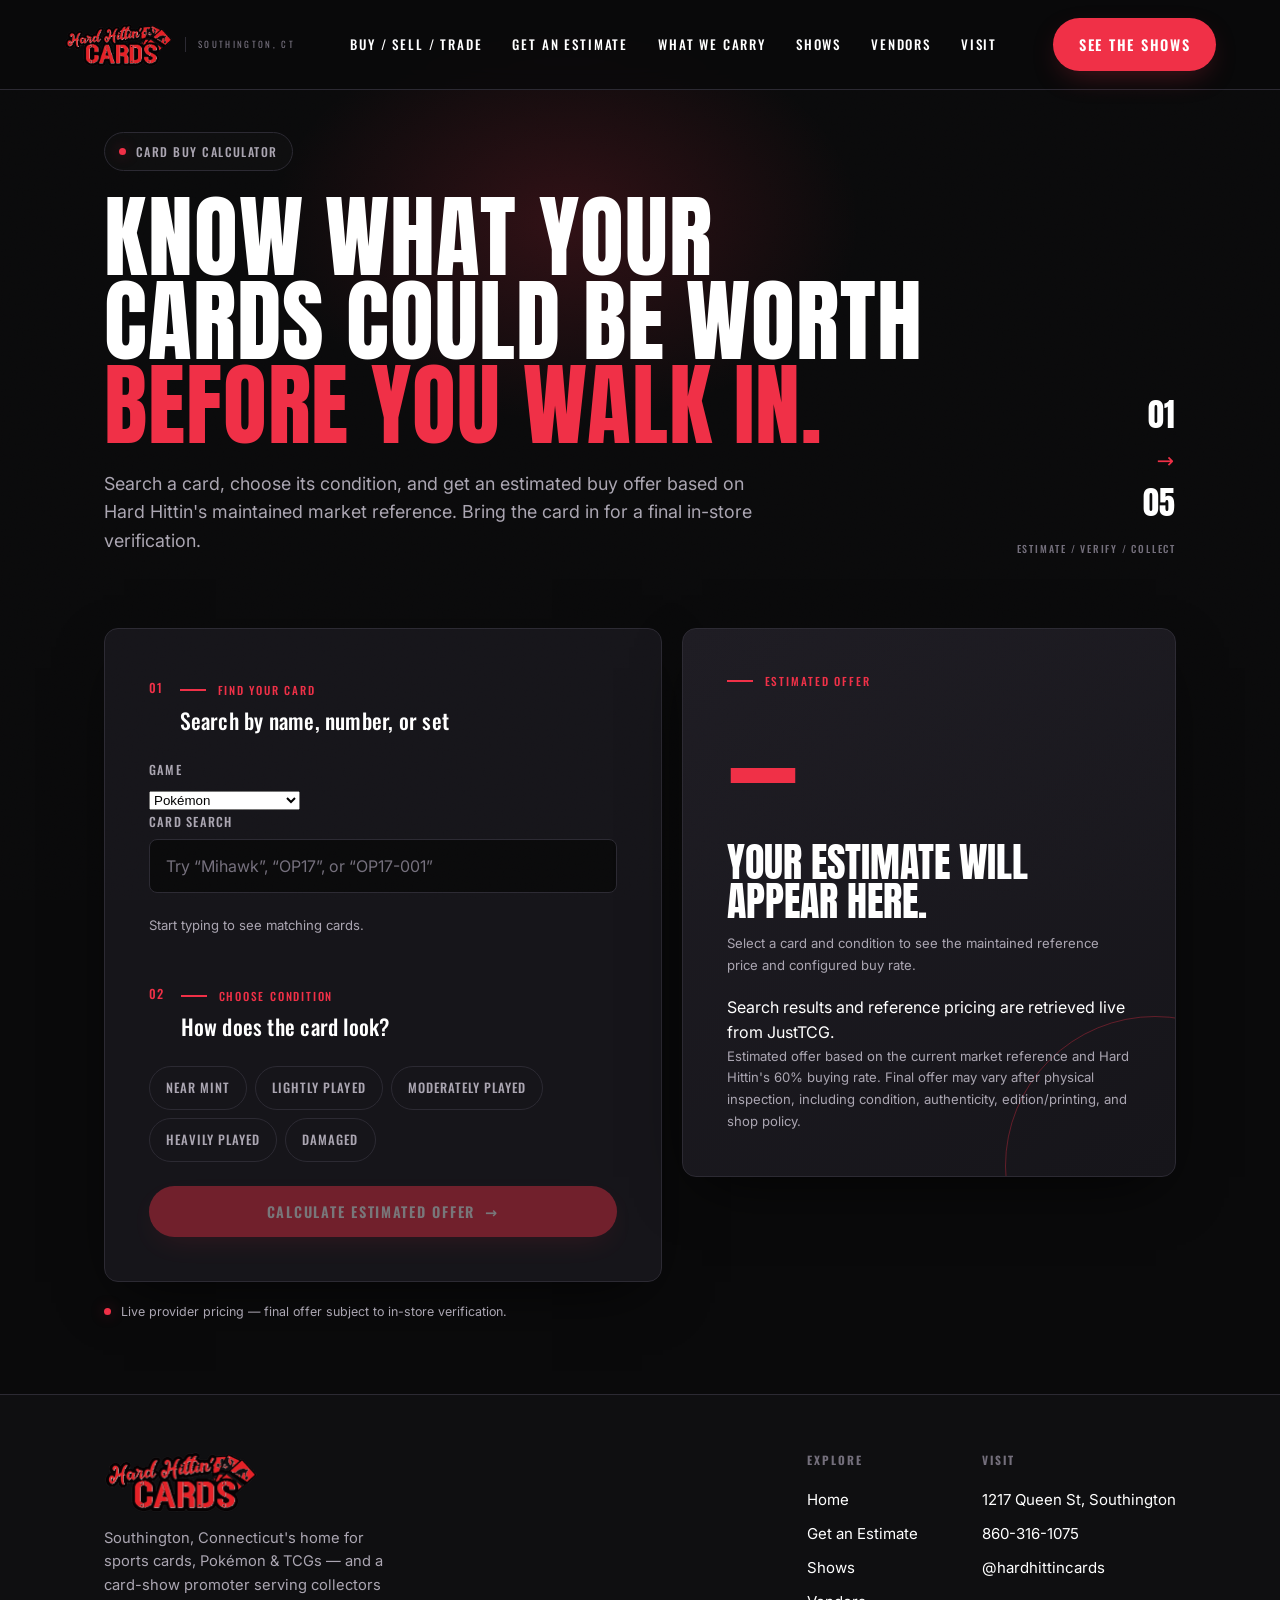
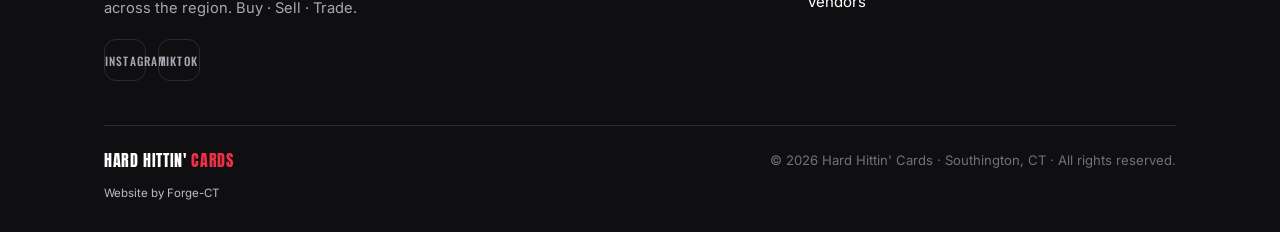
==== commit d7b343c4: "Use full multi-TCG catalog in offer calculator" ====
--- a/offer/index.html
+++ b/offer/index.html
@@ -61,6 +61,15 @@
       <section class="offer-tool wrap" aria-label="Buy offer calculator">
         <div class="calculator-card">
           <div class="step-heading"><span>01</span><div><p class="eyebrow">Find your card</p><h2>Search by name, number, or set</h2></div></div>
+          <label class="field-label" for="game-select">Game</label>
+          <select id="game-select" class="game-select">
+            <option value="pokemon">Pokémon</option>
+            <option value="one-piece-card-game">One Piece</option>
+            <option value="magic-the-gathering">Magic: The Gathering</option>
+            <option value="yugioh">Yu-Gi-Oh!</option>
+            <option value="disney-lorcana">Disney Lorcana</option>
+            <option value="flesh-and-blood">Flesh and Blood</option>
+          </select>
           <label class="field-label" for="card-search">Card search</label>
           <input id="card-search" type="search" autocomplete="off" placeholder="Try “Mihawk”, “OP17”, or “OP17-001”" />
           <div id="search-results" class="search-results"></div>
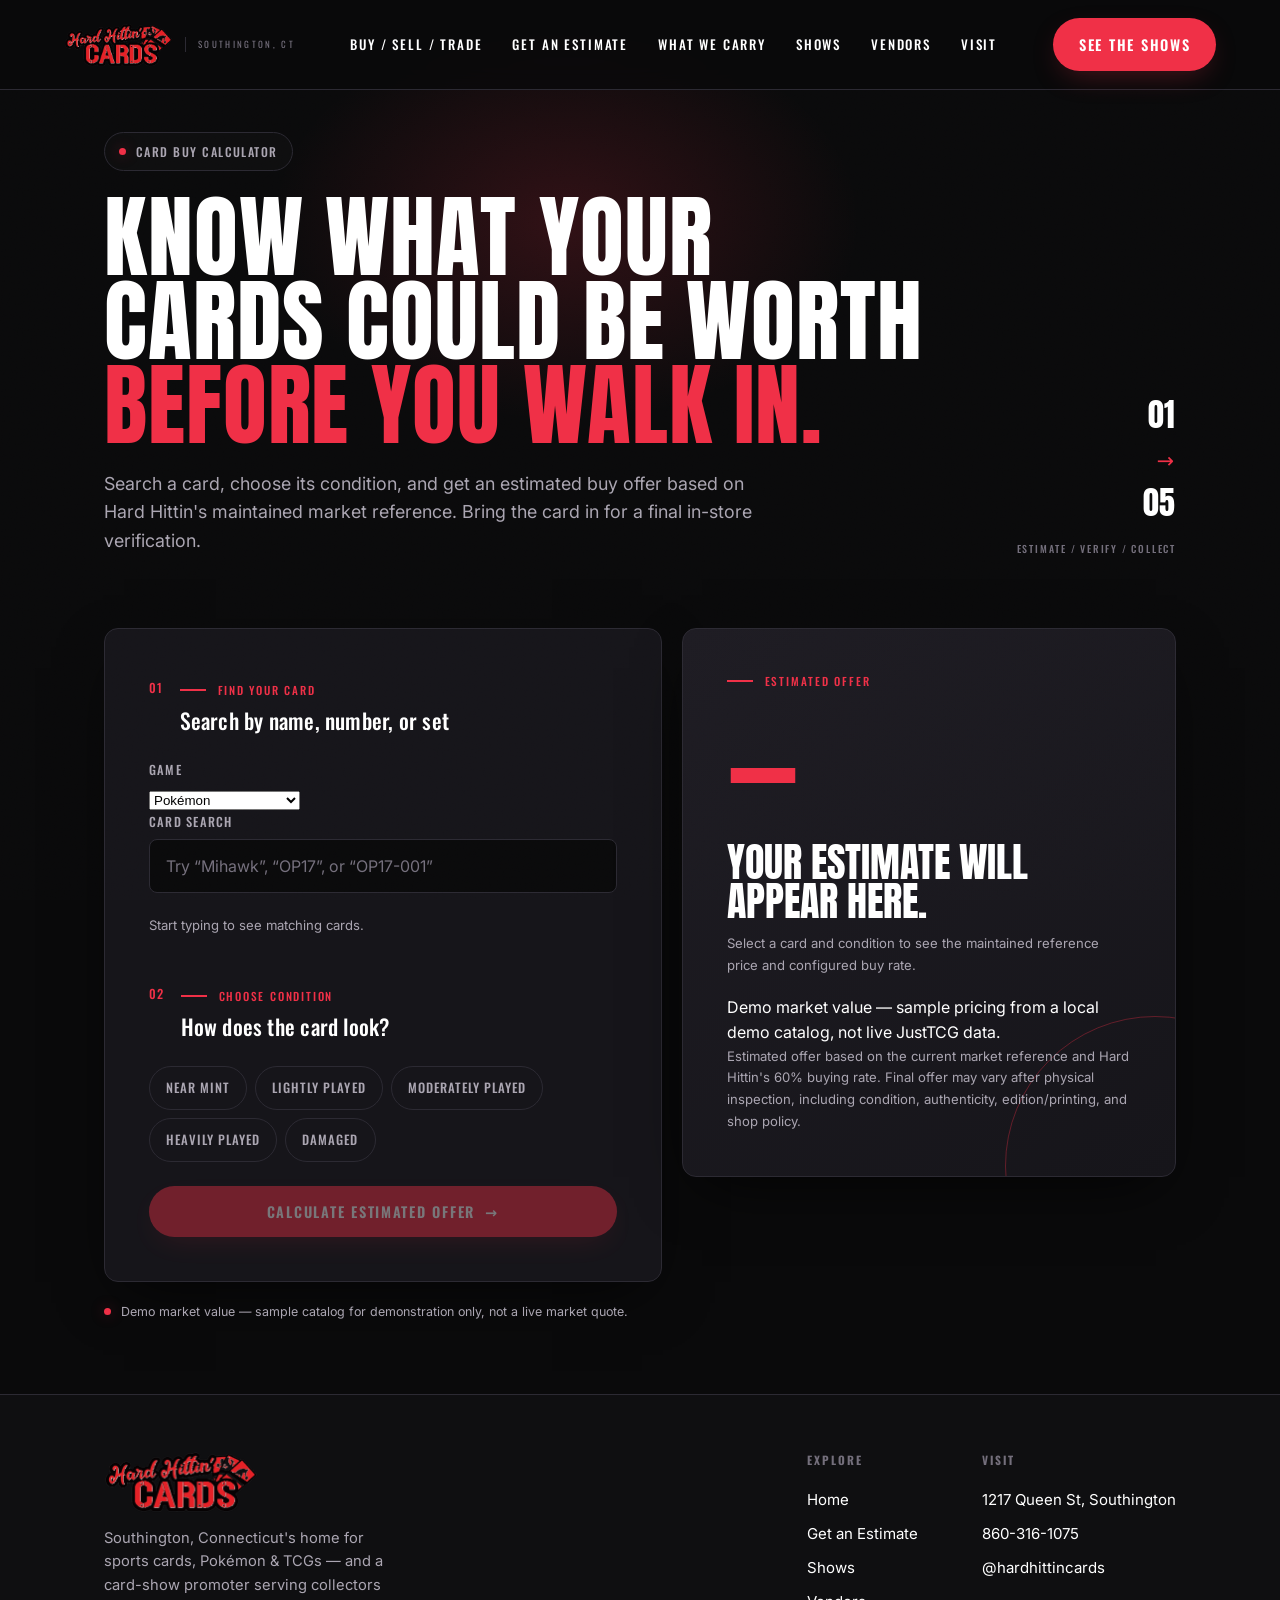
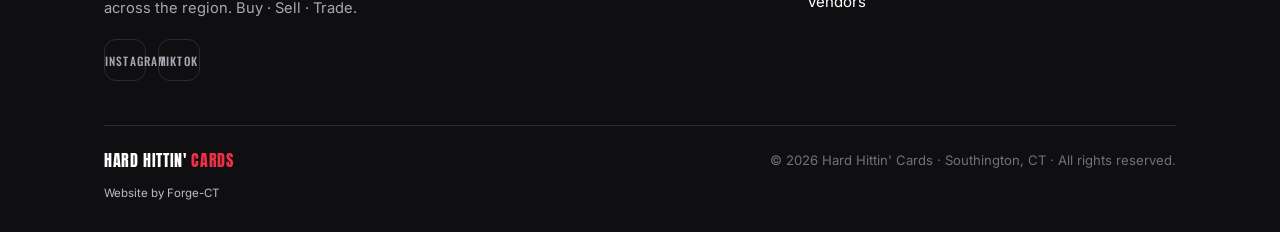
==== commit 8365eee2: "Add self-contained demo mode to card offer calculator The /offer calculator had no demo mode: every " ====
--- a/offer/index.html
+++ b/offer/index.html
@@ -83,7 +83,7 @@
         <aside id="result-panel" class="result-card" aria-live="polite">
           <p class="eyebrow">Estimated offer</p>
           <div id="result-empty" class="result-empty"><span class="result-number">—</span><h2>Your estimate will appear here.</h2><p>Select a card and condition to see the maintained reference price and configured buy rate.</p></div>
-          <div id="result-ready" hidden><p class="result-kicker">Estimated offer</p><p id="offer-value" class="offer-value">$0.00</p><div class="result-lines"><div><span>Market Reference</span><strong id="reference-value">$0.00</strong></div><div><span>Hard Hittin Buy Rate</span><strong id="rate-value">60%</strong></div></div><p id="result-card-label" class="result-card-label"></p></div>
+          <div id="result-ready" hidden><p class="result-kicker">Estimated offer</p><p id="offer-value" class="offer-value">$0.00</p><div class="result-lines"><div><span data-reference-label>Market Reference</span><strong id="reference-value">$0.00</strong></div><div><span>Hard Hittin Buy Rate</span><strong id="rate-value">60%</strong></div></div><p id="result-card-label" class="result-card-label"></p></div>
           <div id="result-unavailable" hidden class="unavailable"><strong>Online estimate unavailable for this card/condition.</strong><p>No maintained market reference was found. We never invent a price.</p></div>
           <p class="pricing-status" data-pricing-status></p>
           <p class="disclaimer" data-disclaimer></p>
--- a/offer/styles.css
+++ b/offer/styles.css
@@ -33,6 +33,9 @@
 .offer-page .search-result strong { display: block; font: 500 .94rem var(--ff-head); }
 .offer-page .search-result small { display: block; margin-top: 3px; color: var(--muted); }
 .offer-page .search-result > span:last-child { align-self: center; color: var(--red); font: 500 .72rem var(--ff-head); letter-spacing: .08em; }
+.offer-page .search-result-details { min-width: 0; }
+.offer-page .search-result-variant { color: var(--red); text-transform: uppercase; letter-spacing: .06em; font-size: .68rem; }
+.offer-page .search-result-thumb { width: 40px; height: 56px; object-fit: cover; border-radius: 6px; flex: 0 0 auto; background: var(--bg-3, rgba(255,255,255,.05)); }
 .offer-page .step-heading--compact { margin-top: 42px; }
 .offer-page .condition-list { display: flex; flex-wrap: wrap; gap: 8px; margin-bottom: 24px; }
 .offer-page .condition-option { min-height: 44px; border: 1px solid var(--line); border-radius: 999px; padding: 10px 16px; background: transparent; color: var(--muted); cursor: pointer; font: 500 .8rem var(--ff-head); letter-spacing: .08em; text-transform: uppercase; }
